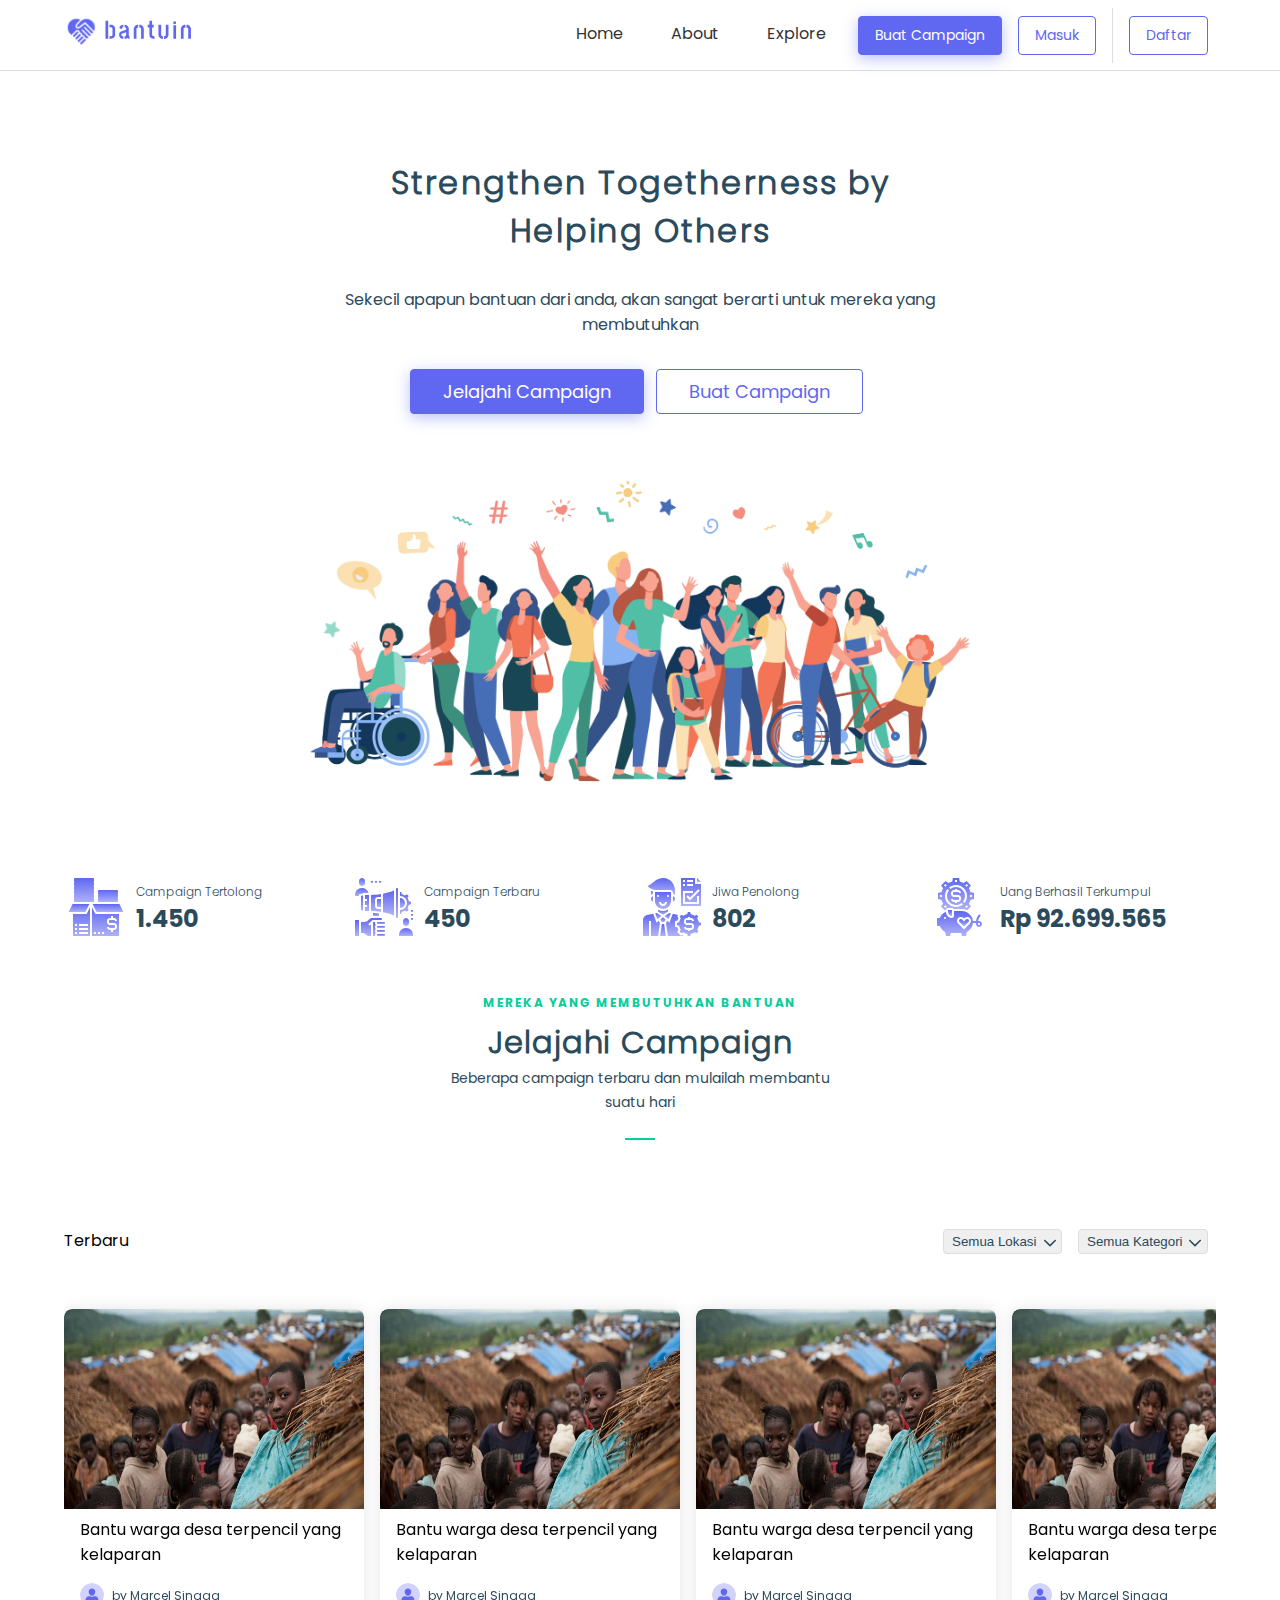
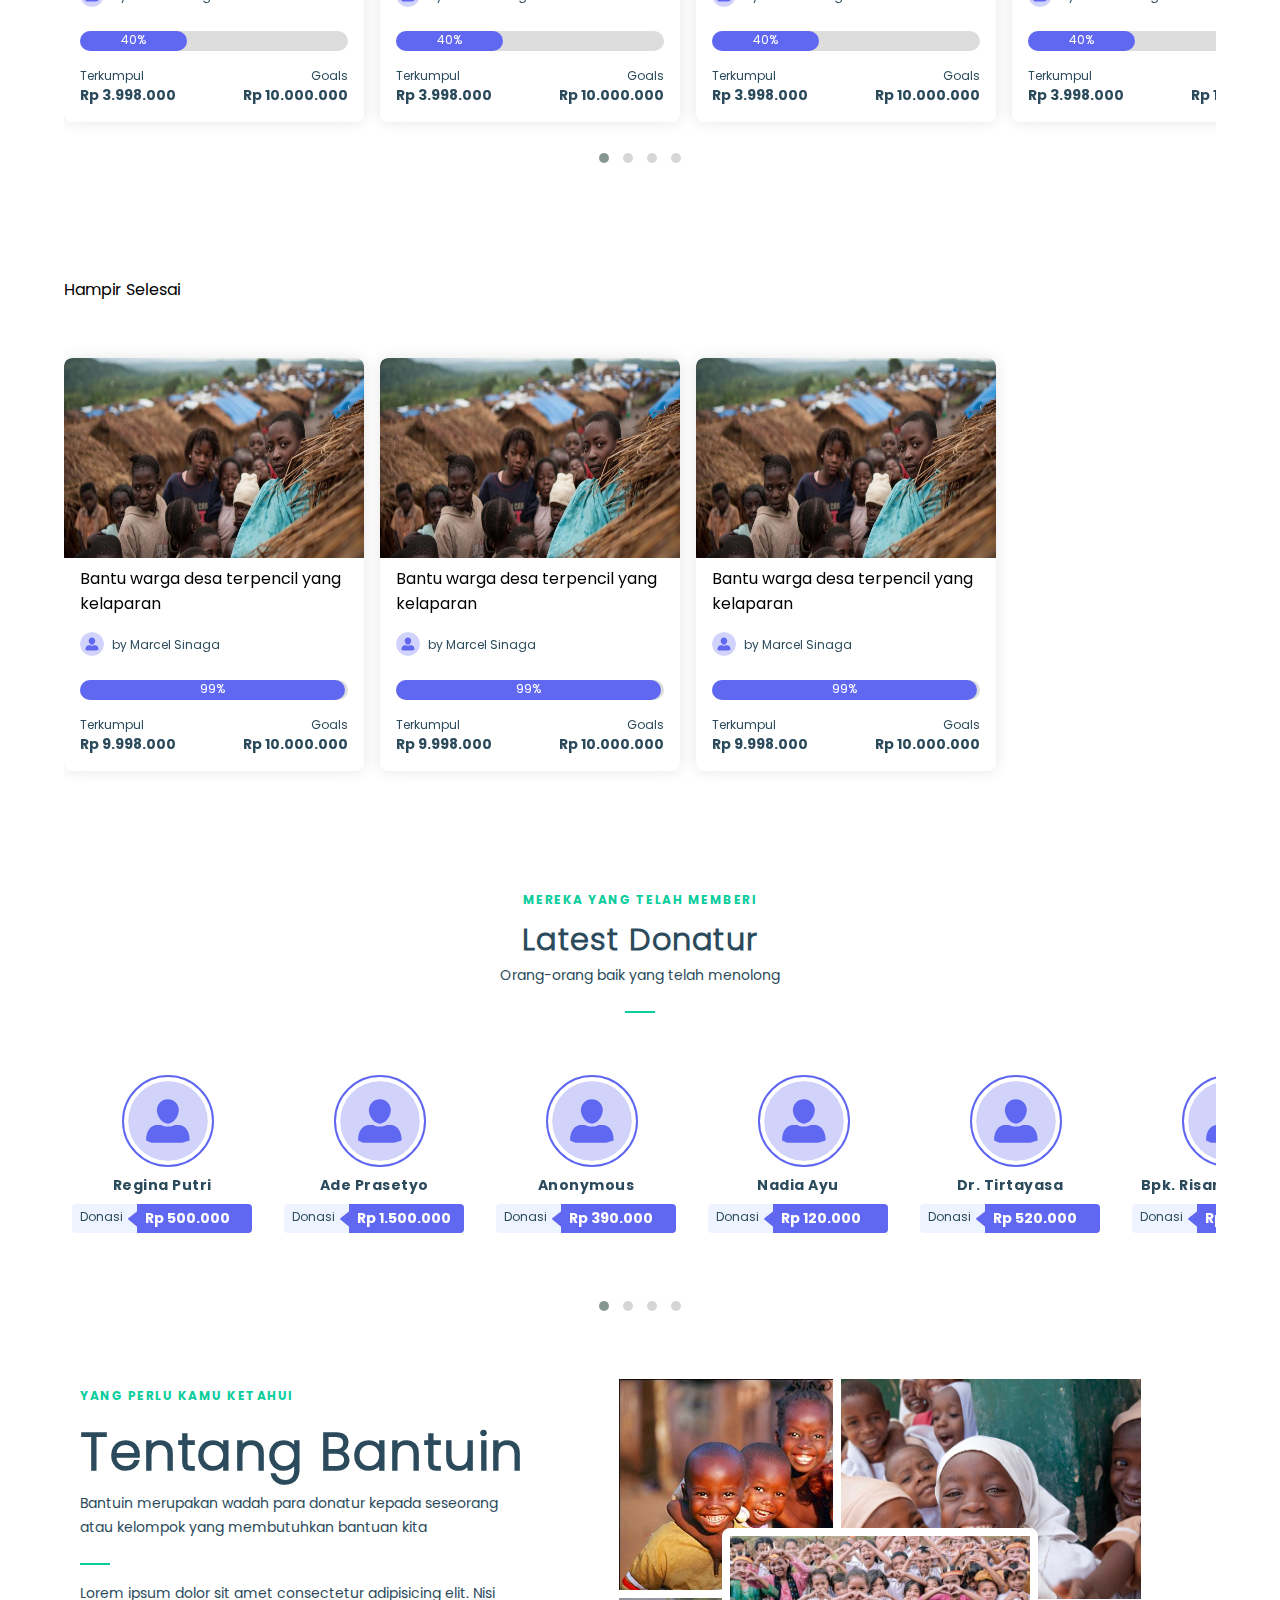
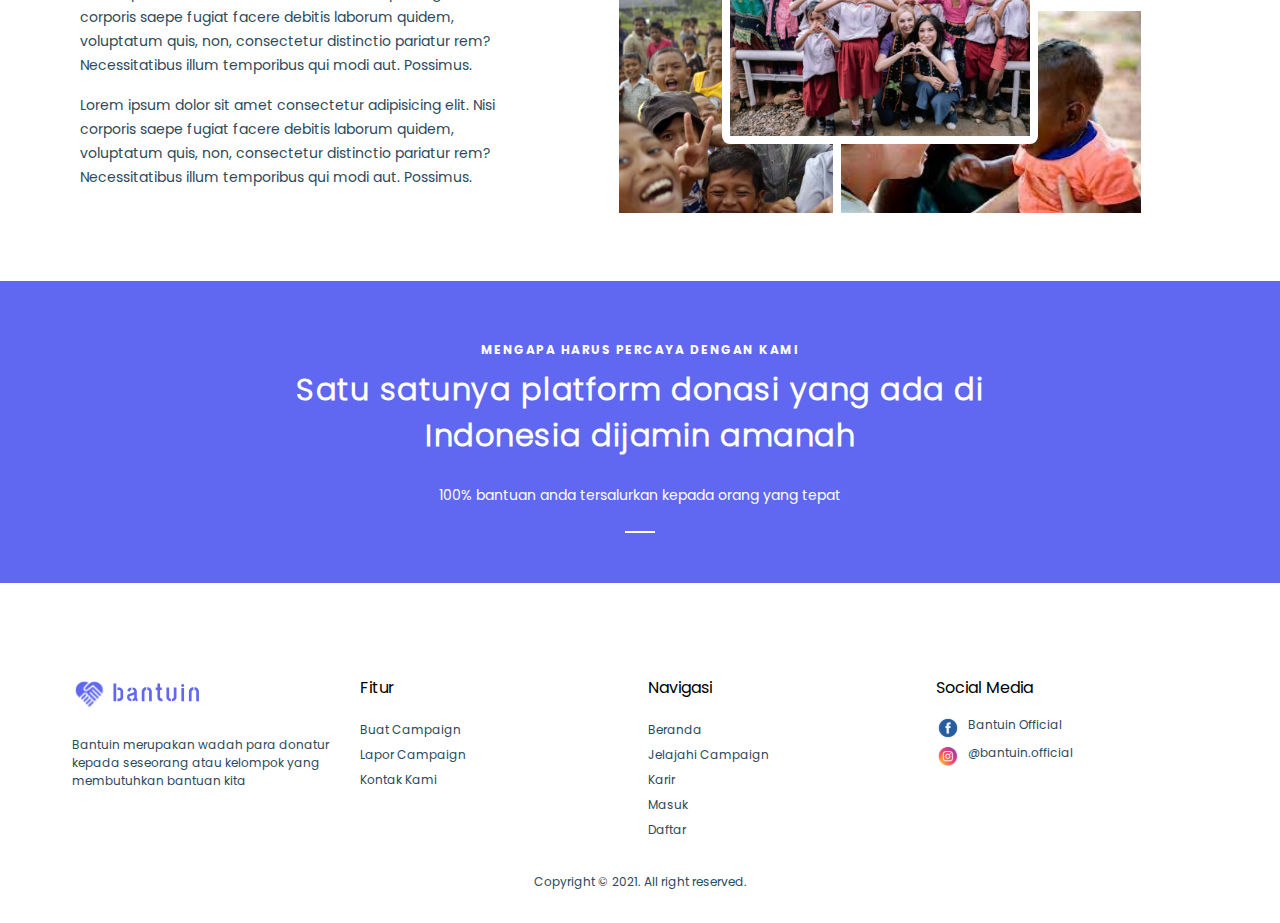
==== index.html @ 8c2826e2 "FIX(LANDING) - add section and footer" ====
<!DOCTYPE html>
<html lang="en">
  <head>
    <meta charset="UTF-8" />
    <meta http-equiv="X-UA-Compatible" content="IE=edge" />
    <meta name="viewport" content="width=device-width, initial-scale=1.0" />
    <title>Bantuin - Sejahterakan saudara kita bersama-sama</title>
    <link rel="stylesheet" href="assets/plugins/owl.carousel.min.css" />
    <link rel="stylesheet" href="assets/plugins/owl.theme.default.min.css" />
    <link rel="stylesheet/less" type="text/css" href="assets/css/global.less" />
  </head>
  <body>
    <section class="navbar" id="navbar">
      <div class="left">
        <div class="logo">
          <img src="assets/img/logoBiru.svg" />
        </div>
      </div>
      <div class="right">
        <ul>
          <li>
            <a href="#">Home</a>
          </li>
          <li>
            <a href="#">About</a>
          </li>
          <li>
            <a href="#">Explore</a>
          </li>
          <li>
            <button class="btn primary">Buat Campaign</button>
          </li>
          <li>
            <button class="btn border primary">Masuk</button>
          </li>
          <li style="border-left: 1px solid #ddd; padding-left: 16px">
            <button class="btn border primary">Daftar</button>
          </li>
        </ul>
      </div>
    </section>
    <section id="header">
      <div class="wrapInfo">
        <h2>Strengthen Togetherness by Helping Others</h2>
        <p>
          Sekecil apapun bantuan dari anda, akan sangat berarti untuk mereka
          yang membutuhkan
        </p>
        <div>
          <button class="btn primary large">
            Jelajahi Campaign
          </button>
          <button class="btn border primary large">Buat Campaign</button>
        </div>
      </div>
    </section>

    <section id="counter">
      <div class="count">
        <div class="icon">
          <img src="assets/icons/iconFunded.svg" alt="funded" />
        </div>
        <div class="text">
          <span>Campaign Tertolong</span>
          <span>1.450</span>
        </div>
      </div>
      <div class="count">
        <div class="icon">
          <img src="assets/icons/iconCampaign.svg" alt="funded" />
        </div>
        <div class="text">
          <span>Campaign Terbaru</span>
          <span>450</span>
        </div>
      </div>
      <div class="count">
        <div class="icon">
          <img src="assets/icons/iconUser.svg" alt="funded" />
        </div>
        <div class="text">
          <span>Jiwa Penolong</span>
          <span>802</span>
        </div>
      </div>
      <div class="count">
        <div class="icon">
          <img src="assets/icons/iconMoney.svg" alt="funded" />
        </div>
        <div class="text">
          <span>Uang Berhasil Terkumpul</span>
          <span>Rp 92.699.565</span>
        </div>
      </div>
    </section>

    <section class="center">
      <div class="pre-title">Mereka yang membutuhkan bantuan</div>
      <div class="title"><h3>Jelajahi Campaign</h3></div>
      <div class="desc">
        Beberapa campaign terbaru dan mulailah membantu suatu hari
      </div>
      <div class="separator"></div>
    </section>

    <section id="campaigns-terbaru" class="campaigns">
      <div class="wrap">
        <div class="title">Terbaru</div>
        <div class="filter">
          <div class="select">
            <select>
              <option value="">Semua Lokasi</option>
            </select>
          </div>
          <div class="select">
            <select>
              <option value="">Semua Kategori</option>
            </select>
          </div>
        </div>
      </div>
      <div style="padding: 32px 5%">
        <div class="owl-carousel owl-theme">
          <div class="item">
            <div class="card">
              <div class="image">
                <img src="assets/img/img1.jpg" alt="campaign" />
              </div>
              <div class="desc">
                <div class="title">
                  Bantu warga desa terpencil yang kelaparan
                </div>
              </div>
              <div class="avatar">
                <div class="image">
                  <img src="assets/img/avatar_blue.svg" alt="avatar" />
                </div>
                <div class="text">by Marcel Sinaga</div>
              </div>
              <div class="progressBar">
                <div class="filler" style="width: 40%">
                  <div class="label">40%</div>
                </div>
              </div>
              <div class="info">
                <div class="left">
                  <div class="label">Terkumpul</div>
                  <div class="count">Rp 3.998.000</div>
                </div>
                <div class="right">
                  <div class="label">Goals</div>
                  <div class="count">Rp 10.000.000</div>
                </div>
              </div>
            </div>
          </div>
          <div class="item">
            <div class="card">
              <div class="image">
                <img src="assets/img/img1.jpg" alt="campaign" />
              </div>
              <div class="desc">
                <div class="title">
                  Bantu warga desa terpencil yang kelaparan
                </div>
              </div>
              <div class="avatar">
                <div class="image">
                  <img src="assets/img/avatar_blue.svg" alt="avatar" />
                </div>
                <div class="text">by Marcel Sinaga</div>
              </div>
              <div class="progressBar">
                <div class="filler" style="width: 40%">
                  <div class="label">40%</div>
                </div>
              </div>
              <div class="info">
                <div class="left">
                  <div class="label">Terkumpul</div>
                  <div class="count">Rp 3.998.000</div>
                </div>
                <div class="right">
                  <div class="label">Goals</div>
                  <div class="count">Rp 10.000.000</div>
                </div>
              </div>
            </div>
          </div>
          <div class="item">
            <div class="card">
              <div class="image">
                <img src="assets/img/img1.jpg" alt="campaign" />
              </div>
              <div class="desc">
                <div class="title">
                  Bantu warga desa terpencil yang kelaparan
                </div>
              </div>
              <div class="avatar">
                <div class="image">
                  <img src="assets/img/avatar_blue.svg" alt="avatar" />
                </div>
                <div class="text">by Marcel Sinaga</div>
              </div>
              <div class="progressBar">
                <div class="filler" style="width: 40%">
                  <div class="label">40%</div>
                </div>
              </div>
              <div class="info">
                <div class="left">
                  <div class="label">Terkumpul</div>
                  <div class="count">Rp 3.998.000</div>
                </div>
                <div class="right">
                  <div class="label">Goals</div>
                  <div class="count">Rp 10.000.000</div>
                </div>
              </div>
            </div>
          </div>
          <div class="item">
            <div class="card">
              <div class="image">
                <img src="assets/img/img1.jpg" alt="campaign" />
              </div>
              <div class="desc">
                <div class="title">
                  Bantu warga desa terpencil yang kelaparan
                </div>
              </div>
              <div class="avatar">
                <div class="image">
                  <img src="assets/img/avatar_blue.svg" alt="avatar" />
                </div>
                <div class="text">by Marcel Sinaga</div>
              </div>
              <div class="progressBar">
                <div class="filler" style="width: 40%">
                  <div class="label">40%</div>
                </div>
              </div>
              <div class="info">
                <div class="left">
                  <div class="label">Terkumpul</div>
                  <div class="count">Rp 3.998.000</div>
                </div>
                <div class="right">
                  <div class="label">Goals</div>
                  <div class="count">Rp 10.000.000</div>
                </div>
              </div>
            </div>
          </div>
          <div class="item">
            <div class="card">
              <div class="image">
                <img src="assets/img/img1.jpg" alt="campaign" />
              </div>
              <div class="desc">
                <div class="title">
                  Bantu warga desa terpencil yang kelaparan
                </div>
              </div>
              <div class="avatar">
                <div class="image">
                  <img src="assets/img/avatar_blue.svg" alt="avatar" />
                </div>
                <div class="text">by Marcel Sinaga</div>
              </div>
              <div class="progressBar">
                <div class="filler" style="width: 40%">
                  <div class="label">40%</div>
                </div>
              </div>
              <div class="info">
                <div class="left">
                  <div class="label">Terkumpul</div>
                  <div class="count">Rp 3.998.000</div>
                </div>
                <div class="right">
                  <div class="label">Goals</div>
                  <div class="count">Rp 10.000.000</div>
                </div>
              </div>
            </div>
          </div>
          <div class="item">
            <div class="card">
              <div class="image">
                <img src="assets/img/img1.jpg" alt="campaign" />
              </div>
              <div class="desc">
                <div class="title">
                  Bantu warga desa terpencil yang kelaparan
                </div>
              </div>
              <div class="avatar">
                <div class="image">
                  <img src="assets/img/avatar_blue.svg" alt="avatar" />
                </div>
                <div class="text">by Marcel Sinaga</div>
              </div>
              <div class="progressBar">
                <div class="filler" style="width: 40%">
                  <div class="label">40%</div>
                </div>
              </div>
              <div class="info">
                <div class="left">
                  <div class="label">Terkumpul</div>
                  <div class="count">Rp 3.998.000</div>
                </div>
                <div class="right">
                  <div class="label">Goals</div>
                  <div class="count">Rp 10.000.000</div>
                </div>
              </div>
            </div>
          </div>
        </div>
      </div>
    </section>

    <section id="campaigns-hampir" class="campaigns">
      <div class="wrap">
        <div class="title">Hampir Selesai</div>
      </div>
      <div style="padding: 32px 5%">
        <div class="owl-carousel owl-theme" id="hampirSelesai">
          <div class="item">
            <div class="card">
              <div class="image">
                <img src="assets/img/img1.jpg" alt="campaign" />
              </div>
              <div class="desc">
                <div class="title">
                  Bantu warga desa terpencil yang kelaparan
                </div>
              </div>
              <div class="avatar">
                <div class="image">
                  <img src="assets/img/avatar_blue.svg" alt="avatar" />
                </div>
                <div class="text">by Marcel Sinaga</div>
              </div>
              <div class="progressBar">
                <div class="filler" style="width: 99%">
                  <div class="label">99%</div>
                </div>
              </div>
              <div class="info">
                <div class="left">
                  <div class="label">Terkumpul</div>
                  <div class="count">Rp 9.998.000</div>
                </div>
                <div class="right">
                  <div class="label">Goals</div>
                  <div class="count">Rp 10.000.000</div>
                </div>
              </div>
            </div>
          </div>
          <div class="item">
            <div class="card">
              <div class="image">
                <img src="assets/img/img1.jpg" alt="campaign" />
              </div>
              <div class="desc">
                <div class="title">
                  Bantu warga desa terpencil yang kelaparan
                </div>
              </div>
              <div class="avatar">
                <div class="image">
                  <img src="assets/img/avatar_blue.svg" alt="avatar" />
                </div>
                <div class="text">by Marcel Sinaga</div>
              </div>
              <div class="progressBar">
                <div class="filler" style="width: 99%">
                  <div class="label">99%</div>
                </div>
              </div>
              <div class="info">
                <div class="left">
                  <div class="label">Terkumpul</div>
                  <div class="count">Rp 9.998.000</div>
                </div>
                <div class="right">
                  <div class="label">Goals</div>
                  <div class="count">Rp 10.000.000</div>
                </div>
              </div>
            </div>
          </div>
          <div class="item">
            <div class="card">
              <div class="image">
                <img src="assets/img/img1.jpg" alt="campaign" />
              </div>
              <div class="desc">
                <div class="title">
                  Bantu warga desa terpencil yang kelaparan
                </div>
              </div>
              <div class="avatar">
                <div class="image">
                  <img src="assets/img/avatar_blue.svg" alt="avatar" />
                </div>
                <div class="text">by Marcel Sinaga</div>
              </div>
              <div class="progressBar">
                <div class="filler" style="width: 99%">
                  <div class="label">99%</div>
                </div>
              </div>
              <div class="info">
                <div class="left">
                  <div class="label">Terkumpul</div>
                  <div class="count">Rp 9.998.000</div>
                </div>
                <div class="right">
                  <div class="label">Goals</div>
                  <div class="count">Rp 10.000.000</div>
                </div>
              </div>
            </div>
          </div>
        </div>
      </div>
    </section>

    <section class="center">
      <div class="pre-title">Mereka yang telah memberi</div>
      <div class="title"><h3>Latest Donatur</h3></div>
      <div class="desc">Orang-orang baik yang telah menolong</div>
      <div class="separator"></div>
    </section>

    <section id="telahDonasi">
      <div class="owl-carousel owl-theme" id="donatur">
        <div class="item">
          <div class="donatur">
            <div class="avatar">
              <img src="assets/img/avatar_blue.svg" alt="donatur" class="img" />
            </div>
            <div class="name">Regina Putri</div>
            <div class="counter">
              <div class="label">Donasi</div>
              <div class="total">Rp 500.000</div>
            </div>
          </div>
        </div>
        <div class="item">
          <div class="donatur">
            <div class="avatar">
              <img src="assets/img/avatar_blue.svg" alt="donatur" class="img" />
            </div>
            <div class="name">Ade Prasetyo</div>
            <div class="counter">
              <div class="label">Donasi</div>
              <div class="total">Rp 1.500.000</div>
            </div>
          </div>
        </div>
        <div class="item">
          <div class="donatur">
            <div class="avatar">
              <img src="assets/img/avatar_blue.svg" alt="donatur" class="img" />
            </div>
            <div class="name">Anonymous</div>
            <div class="counter">
              <div class="label">Donasi</div>
              <div class="total">Rp 390.000</div>
            </div>
          </div>
        </div>
        <div class="item">
          <div class="donatur">
            <div class="avatar">
              <img src="assets/img/avatar_blue.svg" alt="donatur" class="img" />
            </div>
            <div class="name">Nadia Ayu</div>
            <div class="counter">
              <div class="label">Donasi</div>
              <div class="total">Rp 120.000</div>
            </div>
          </div>
        </div>
        <div class="item">
          <div class="donatur">
            <div class="avatar">
              <img src="assets/img/avatar_blue.svg" alt="donatur" class="img" />
            </div>
            <div class="name">Dr. Tirtayasa</div>
            <div class="counter">
              <div class="label">Donasi</div>
              <div class="total">Rp 520.000</div>
            </div>
          </div>
        </div>
        <div class="item">
          <div class="donatur">
            <div class="avatar">
              <img src="assets/img/avatar_blue.svg" alt="donatur" class="img" />
            </div>
            <div class="name">Bpk. Risar Hartawan</div>
            <div class="counter">
              <div class="label">Donasi</div>
              <div class="total">Rp 2.320.000</div>
            </div>
          </div>
        </div>
        <div class="item">
          <div class="donatur">
            <div class="avatar">
              <img src="assets/img/avatar_blue.svg" alt="donatur" class="img" />
            </div>
            <div class="name">Bpk. Joko Widodo</div>
            <div class="counter">
              <div class="label">Donasi</div>
              <div class="total">Rp 3.000.000</div>
            </div>
          </div>
        </div>
        <div class="item">
          <div class="donatur">
            <div class="avatar">
              <img src="assets/img/avatar_blue.svg" alt="donatur" class="img" />
            </div>
            <div class="name">Bpk. Prabowo</div>
            <div class="counter">
              <div class="label">Donasi</div>
              <div class="total">Rp 3.000.000</div>
            </div>
          </div>
        </div>
      </div>
    </section>

    <section id="about">
     <div class="left">
      <div class="pre-title">Yang perlu kamu ketahui</div>
      <div class="title"><h1>Tentang Bantuin</h1></div>
      <div class="desc">Bantuin merupakan wadah para donatur kepada seseorang atau kelompok yang membutuhkan bantuan kita</div>
      <div class="separator"></div>
      <p>Lorem ipsum dolor sit amet consectetur adipisicing elit. Nisi corporis saepe fugiat facere debitis laborum quidem, voluptatum quis, non, consectetur distinctio pariatur rem? Necessitatibus illum temporibus qui modi aut. Possimus.</p>
      <p>Lorem ipsum dolor sit amet consectetur adipisicing elit. Nisi corporis saepe fugiat facere debitis laborum quidem, voluptatum quis, non, consectetur distinctio pariatur rem? Necessitatibus illum temporibus qui modi aut. Possimus.</p>
     </div>
     <div class="right">
       <div class="multiImage">
         <img src="assets/img/imgHappy1.jpg" alt="terbantu" />
         <img src="assets/img/imgHappy2.jpg" alt="terbantu" />
         <img src="assets/img/imgHappy5.jpg" alt="terbantu" />
         <img src="assets/img/imgHappy4.png" alt="terbantu" />
         <img src="assets/img/imgHappy3.jpg" alt="terbantu" />
       </div>
     </div>
    </section>

    <section id="whyChooseUs" class="bgBlue">
      <div class="center">
        <div class="pre-title">Mengapa harus percaya dengan kami</div>
        <div class="title"><h3>Satu satunya platform donasi yang ada di Indonesia dijamin amanah</h3></div>
        <div class="desc">100% bantuan anda tersalurkan kepada orang yang tepat</div>
        <div class="separator"></div>
      </div>
    </section>

    <section id="footer">
      <div class="row">
        <div class="col">
          <div class="title">
            <img src="assets/img/logoBiru.svg" alt="logobantuin" />
          </div>
          <p>Bantuin merupakan wadah para donatur kepada seseorang atau kelompok yang membutuhkan bantuan kita</p>
        </div>
        <div class="col">
          <div class="title">Fitur</div>
          <ul>
            <li><a href="#">Buat Campaign</a></li>
            <li><a href="#">Lapor Campaign</a></li>
            <li><a href="#">Kontak Kami</a></li>
          </ul>
        </div>
        <div class="col">
          <div class="title">Navigasi</div>
          <ul>
            <li><a href="#">Beranda</a></li>
            <li><a href="#">Jelajahi Campaign</a></li>
            <li><a href="#">Karir</a></li>
            <li><a href="#">Masuk</a></li>
            <li><a href="#">Daftar</a></li>
          </ul>
        </div>
        <div class="col">
          <div class="title">Social Media</div>
          <div class="socialMedia">
            <img src="assets/icons/fb.svg" />
            Bantuin Official
          </div>
          <div class="socialMedia">
            <img src="assets/icons/ig.svg" />
            @bantuin.official
          </div>
        </div>
      </div>
      <div class="row">
        <div class="copyright">
          Copyright &copy; 2021. All right reserved.
        </div>
      </div>
    </section>
  </body>
  <script src="assets/plugins/jquery.js"></script>
  <script src="assets/plugins/owl.carousel.min.js"></script>
  <script src="assets/js/less.js"></script>
  <script>
    $(".owl-carousel").owlCarousel({
      loop: false,
      margin: 16,
      nav: false,
      autoWidth: true,
      responsive: {
        0: {
          items: 1,
        },
        600: {
          items: 3,
        },
        1000: {
          items: 5,
        },
      },
    });
  </script>
</html>
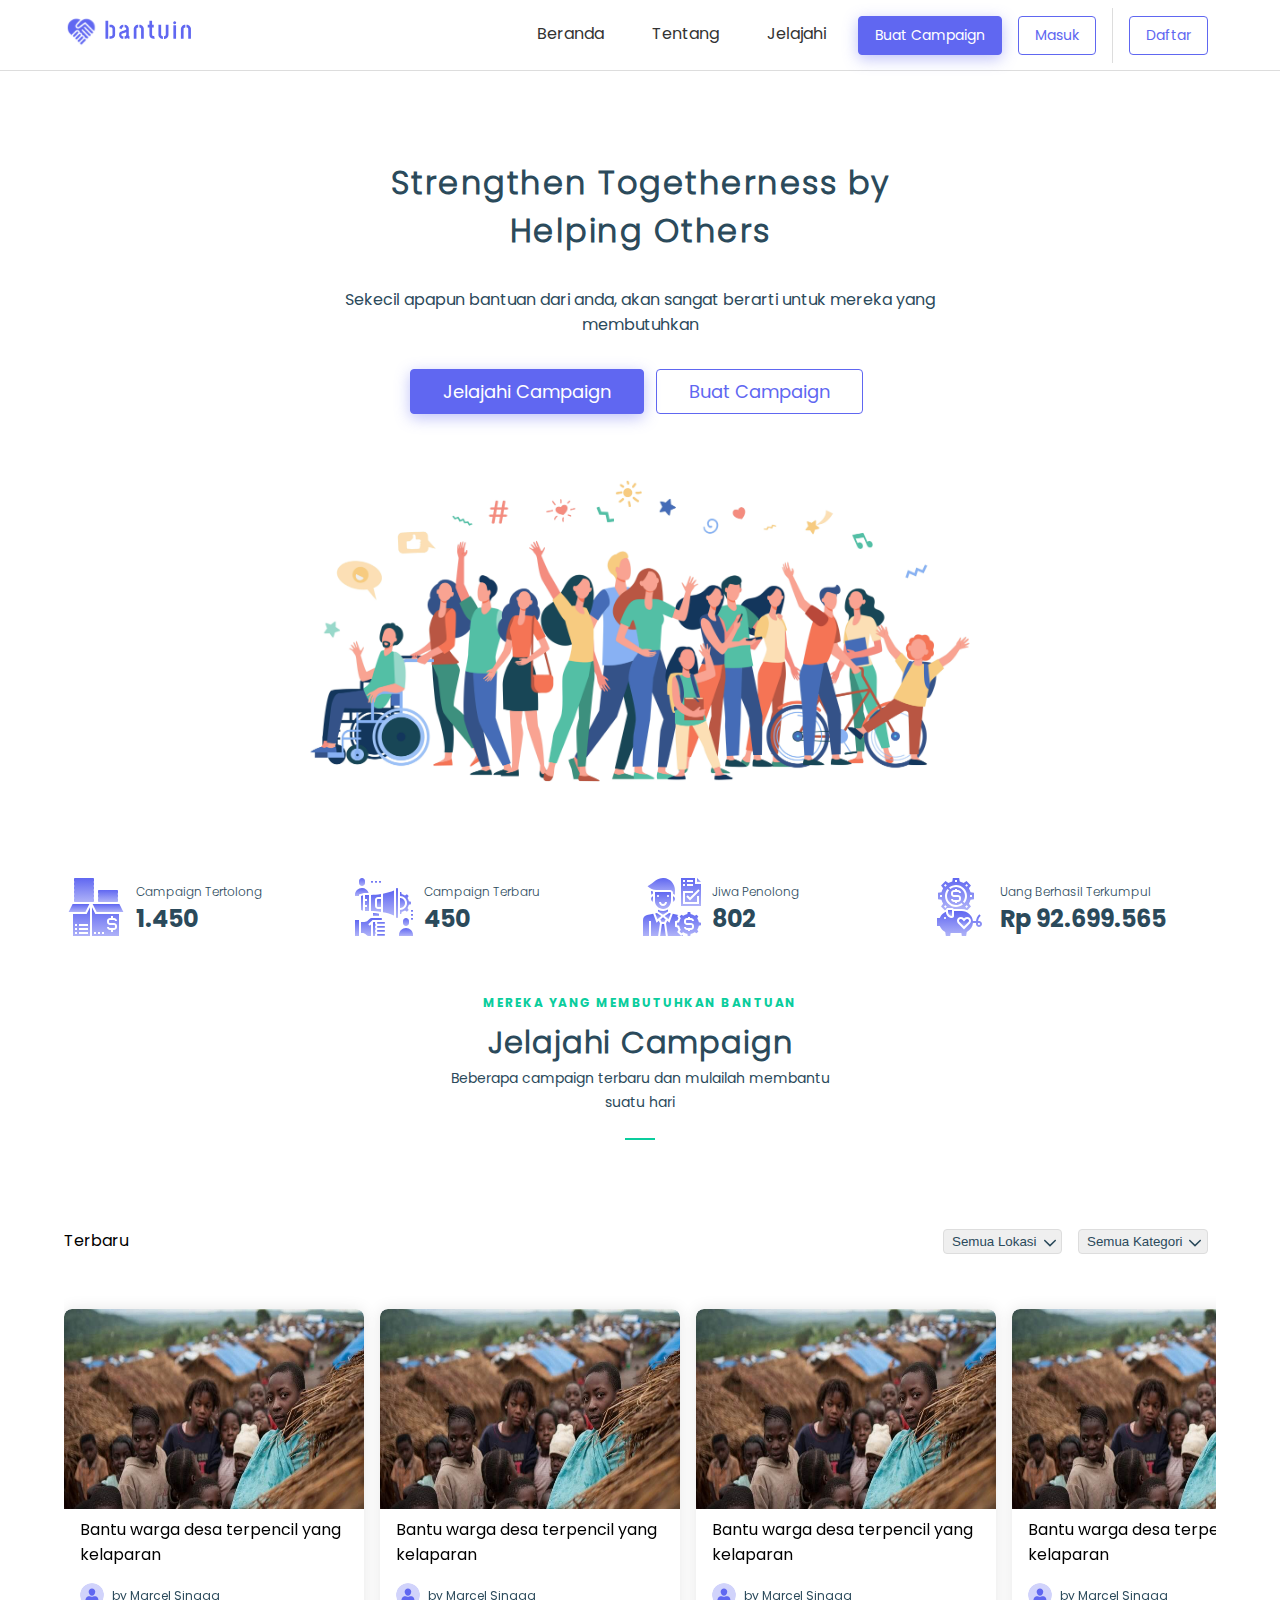
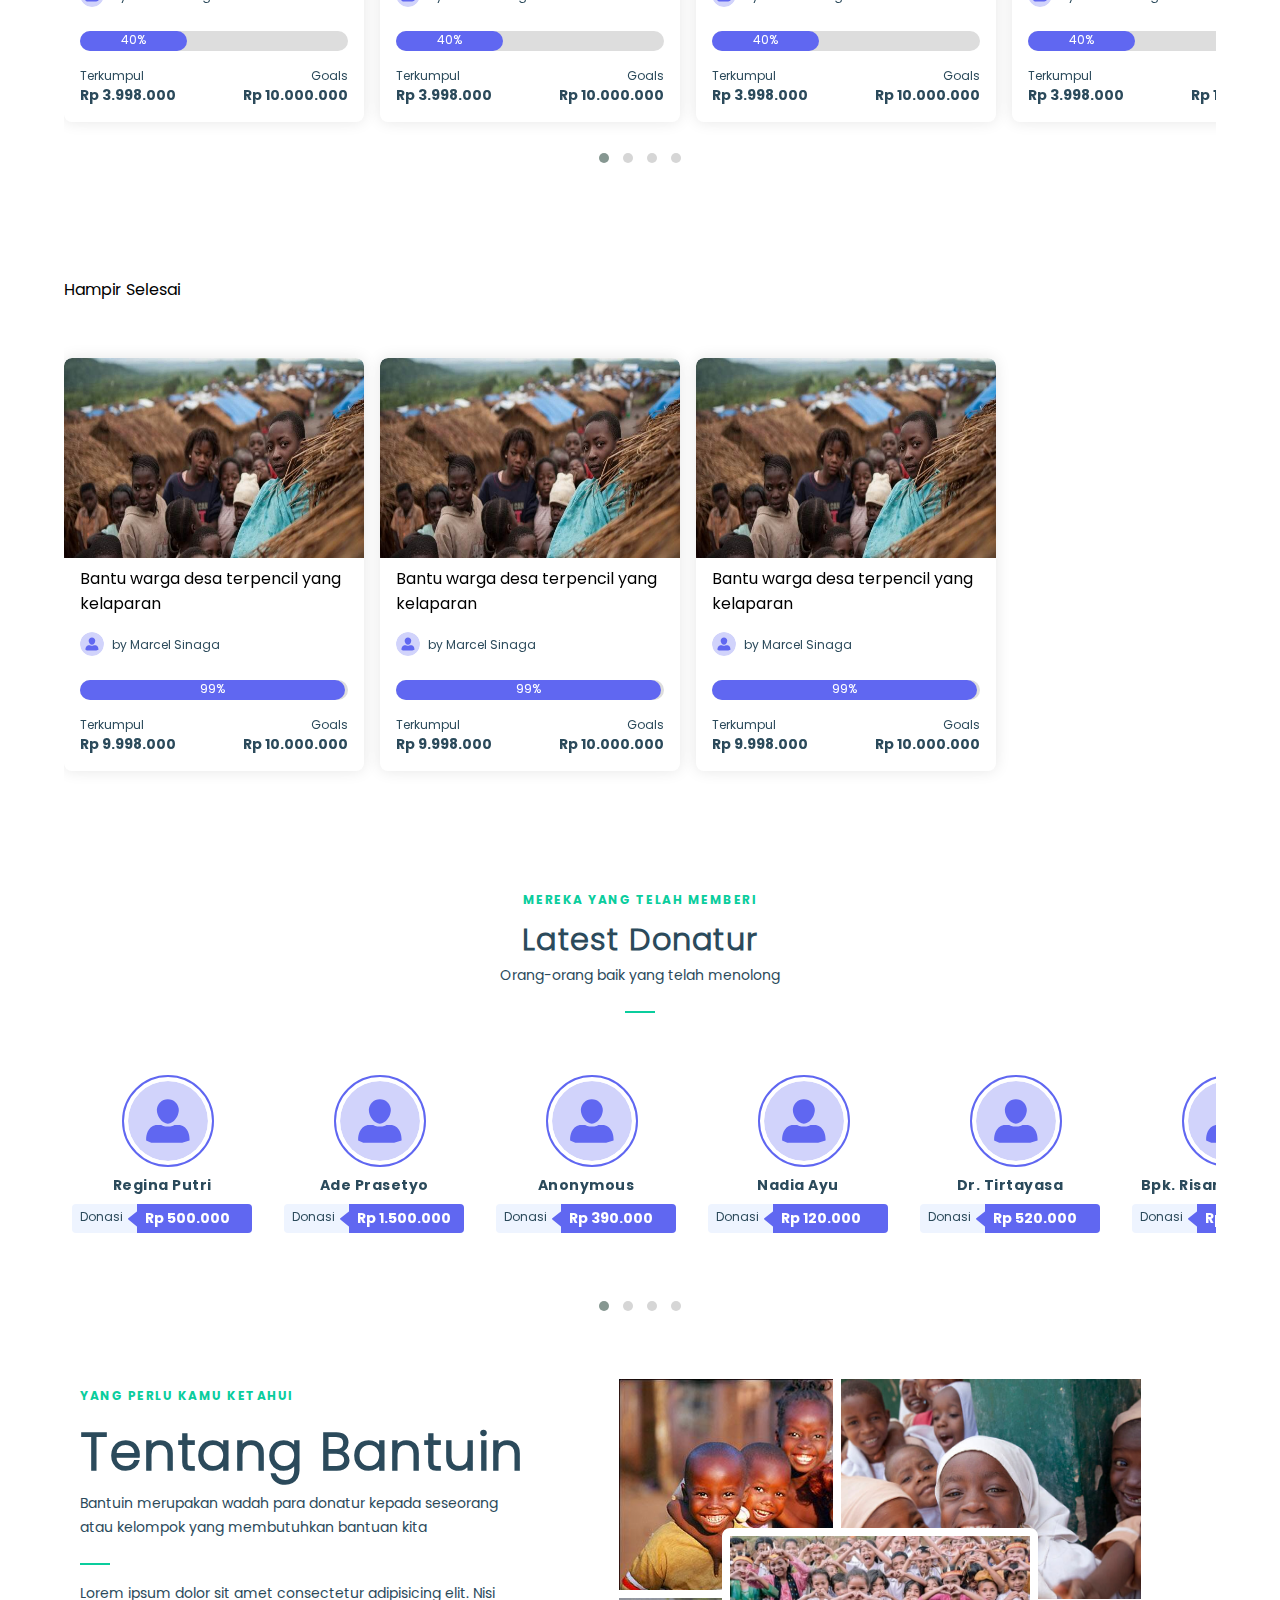
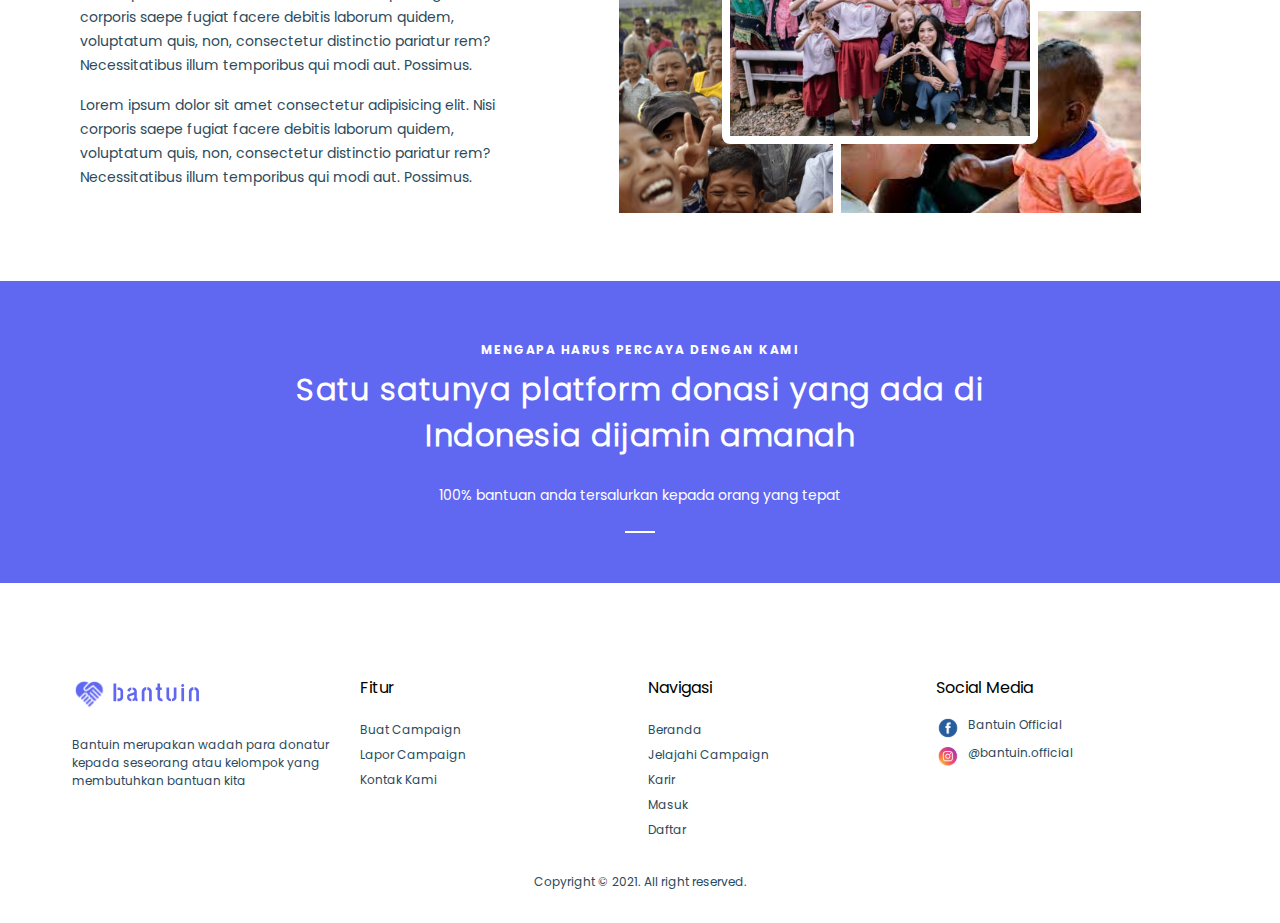
==== commit c3533eea: "FIX(LANDING) - fix code style valid html" ====
--- a/index.html
+++ b/index.html
@@ -4,620 +4,723 @@
     <meta charset="UTF-8" />
     <meta http-equiv="X-UA-Compatible" content="IE=edge" />
     <meta name="viewport" content="width=device-width, initial-scale=1.0" />
+    <link rel="icon" type="image/svg" href="/assets/icons/icon.svg" />
+    <link
+      rel="icon"
+      type="image/svg"
+      href="/assets/icons/icon.svg"
+      sizes="32x32"
+    />
+    <link
+      rel="icon"
+      type="image/svg"
+      href="/assets/icons/icon.svg"
+      sizes="180x180"
+    />
     <title>Bantuin - Sejahterakan saudara kita bersama-sama</title>
     <link rel="stylesheet" href="assets/plugins/owl.carousel.min.css" />
     <link rel="stylesheet" href="assets/plugins/owl.theme.default.min.css" />
     <link rel="stylesheet/less" type="text/css" href="assets/css/global.less" />
   </head>
   <body>
-    <section class="navbar" id="navbar">
-      <div class="left">
-        <div class="logo">
-          <img src="assets/img/logoBiru.svg" />
-        </div>
-      </div>
-      <div class="right">
-        <ul>
-          <li>
-            <a href="#">Home</a>
-          </li>
-          <li>
-            <a href="#">About</a>
-          </li>
-          <li>
-            <a href="#">Explore</a>
-          </li>
-          <li>
-            <button class="btn primary">Buat Campaign</button>
-          </li>
-          <li>
-            <button class="btn border primary">Masuk</button>
-          </li>
-          <li style="border-left: 1px solid #ddd; padding-left: 16px">
-            <button class="btn border primary">Daftar</button>
-          </li>
-        </ul>
-      </div>
-    </section>
-    <section id="header">
-      <div class="wrapInfo">
-        <h2>Strengthen Togetherness by Helping Others</h2>
-        <p>
-          Sekecil apapun bantuan dari anda, akan sangat berarti untuk mereka
-          yang membutuhkan
-        </p>
-        <div>
-          <button class="btn primary large">
-            Jelajahi Campaign
-          </button>
-          <button class="btn border primary large">Buat Campaign</button>
-        </div>
-      </div>
-    </section>
-
-    <section id="counter">
-      <div class="count">
-        <div class="icon">
-          <img src="assets/icons/iconFunded.svg" alt="funded" />
-        </div>
-        <div class="text">
-          <span>Campaign Tertolong</span>
-          <span>1.450</span>
-        </div>
-      </div>
-      <div class="count">
-        <div class="icon">
-          <img src="assets/icons/iconCampaign.svg" alt="funded" />
-        </div>
-        <div class="text">
-          <span>Campaign Terbaru</span>
-          <span>450</span>
-        </div>
-      </div>
-      <div class="count">
-        <div class="icon">
-          <img src="assets/icons/iconUser.svg" alt="funded" />
-        </div>
-        <div class="text">
-          <span>Jiwa Penolong</span>
-          <span>802</span>
-        </div>
-      </div>
-      <div class="count">
-        <div class="icon">
-          <img src="assets/icons/iconMoney.svg" alt="funded" />
-        </div>
-        <div class="text">
-          <span>Uang Berhasil Terkumpul</span>
-          <span>Rp 92.699.565</span>
-        </div>
-      </div>
-    </section>
-
-    <section class="center">
-      <div class="pre-title">Mereka yang membutuhkan bantuan</div>
-      <div class="title"><h3>Jelajahi Campaign</h3></div>
-      <div class="desc">
-        Beberapa campaign terbaru dan mulailah membantu suatu hari
-      </div>
-      <div class="separator"></div>
-    </section>
-
-    <section id="campaigns-terbaru" class="campaigns">
-      <div class="wrap">
-        <div class="title">Terbaru</div>
-        <div class="filter">
-          <div class="select">
-            <select>
-              <option value="">Semua Lokasi</option>
-            </select>
-          </div>
-          <div class="select">
-            <select>
-              <option value="">Semua Kategori</option>
-            </select>
-          </div>
-        </div>
-      </div>
-      <div style="padding: 32px 5%">
-        <div class="owl-carousel owl-theme">
+    <div role="main">
+      <section class="navbar" id="navbar">
+        <div class="left">
+          <div class="logo">
+            <img src="assets/img/logoBiru.svg" />
+          </div>
+        </div>
+        <div class="right">
+          <ul>
+            <li>
+              <a href="#" id="linkToHome">Beranda</a>
+            </li>
+            <li>
+              <a href="#" id="linkToAbout">Tentang</a>
+            </li>
+            <li>
+              <a href="#" id="linkToExplore">Jelajahi</a>
+            </li>
+            <li>
+              <button class="btn primary">Buat Campaign</button>
+            </li>
+            <li>
+              <button class="btn border primary">Masuk</button>
+            </li>
+            <li class="daftar">
+              <button class="btn border primary">Daftar</button>
+            </li>
+          </ul>
+        </div>
+      </section>
+      <section id="header">
+        <div class="wrapInfo">
+          <h2>Strengthen Togetherness by Helping Others</h2>
+          <p>
+            Sekecil apapun bantuan dari anda, akan sangat berarti untuk mereka
+            yang membutuhkan
+          </p>
+          <div>
+            <button class="btn primary large">Jelajahi Campaign</button>
+            <button class="btn border primary large">Buat Campaign</button>
+          </div>
+        </div>
+      </section>
+
+      <section id="counter">
+        <div class="count">
+          <div class="icon">
+            <img src="assets/icons/iconFunded.svg" alt="funded" />
+          </div>
+          <div class="text">
+            <span>Campaign Tertolong</span>
+            <span>1.450</span>
+          </div>
+        </div>
+        <div class="count">
+          <div class="icon">
+            <img src="assets/icons/iconCampaign.svg" alt="funded" />
+          </div>
+          <div class="text">
+            <span>Campaign Terbaru</span>
+            <span>450</span>
+          </div>
+        </div>
+        <div class="count">
+          <div class="icon">
+            <img src="assets/icons/iconUser.svg" alt="funded" />
+          </div>
+          <div class="text">
+            <span>Jiwa Penolong</span>
+            <span>802</span>
+          </div>
+        </div>
+        <div class="count">
+          <div class="icon">
+            <img src="assets/icons/iconMoney.svg" alt="funded" />
+          </div>
+          <div class="text">
+            <span>Uang Berhasil Terkumpul</span>
+            <span>Rp 92.699.565</span>
+          </div>
+        </div>
+      </section>
+
+      <section class="center" id="exploreCampaign">
+        <div class="pre-title">Mereka yang membutuhkan bantuan</div>
+        <div class="title"><h3>Jelajahi Campaign</h3></div>
+        <div class="desc">
+          Beberapa campaign terbaru dan mulailah membantu suatu hari
+        </div>
+        <div class="separator"></div>
+      </section>
+
+      <section id="campaigns-terbaru" class="campaigns">
+        <div class="wrap">
+          <div class="title">Terbaru</div>
+          <div class="filter">
+            <div class="select">
+              <select>
+                <option value="">Semua Lokasi</option>
+              </select>
+            </div>
+            <div class="select">
+              <select>
+                <option value="">Semua Kategori</option>
+              </select>
+            </div>
+          </div>
+        </div>
+        <div class="wrapCarousel">
+          <div class="owl-carousel owl-theme">
+            <div class="item">
+              <div class="card">
+                <div class="image">
+                  <img src="assets/img/img1.jpg" alt="campaign" />
+                </div>
+                <div class="desc">
+                  <div class="title">
+                    Bantu warga desa terpencil yang kelaparan
+                  </div>
+                </div>
+                <div class="avatar">
+                  <div class="image">
+                    <img src="assets/img/avatar_blue.svg" alt="avatar" />
+                  </div>
+                  <div class="text">by Marcel Sinaga</div>
+                </div>
+                <div class="progressBar">
+                  <div class="filler" style="width: 40%">
+                    <div class="label">40%</div>
+                  </div>
+                </div>
+                <div class="info">
+                  <div class="left">
+                    <div class="label">Terkumpul</div>
+                    <div class="count">Rp 3.998.000</div>
+                  </div>
+                  <div class="right">
+                    <div class="label">Goals</div>
+                    <div class="count">Rp 10.000.000</div>
+                  </div>
+                </div>
+              </div>
+            </div>
+            <div class="item">
+              <div class="card">
+                <div class="image">
+                  <img src="assets/img/img1.jpg" alt="campaign" />
+                </div>
+                <div class="desc">
+                  <div class="title">
+                    Bantu warga desa terpencil yang kelaparan
+                  </div>
+                </div>
+                <div class="avatar">
+                  <div class="image">
+                    <img src="assets/img/avatar_blue.svg" alt="avatar" />
+                  </div>
+                  <div class="text">by Marcel Sinaga</div>
+                </div>
+                <div class="progressBar">
+                  <div class="filler" style="width: 40%">
+                    <div class="label">40%</div>
+                  </div>
+                </div>
+                <div class="info">
+                  <div class="left">
+                    <div class="label">Terkumpul</div>
+                    <div class="count">Rp 3.998.000</div>
+                  </div>
+                  <div class="right">
+                    <div class="label">Goals</div>
+                    <div class="count">Rp 10.000.000</div>
+                  </div>
+                </div>
+              </div>
+            </div>
+            <div class="item">
+              <div class="card">
+                <div class="image">
+                  <img src="assets/img/img1.jpg" alt="campaign" />
+                </div>
+                <div class="desc">
+                  <div class="title">
+                    Bantu warga desa terpencil yang kelaparan
+                  </div>
+                </div>
+                <div class="avatar">
+                  <div class="image">
+                    <img src="assets/img/avatar_blue.svg" alt="avatar" />
+                  </div>
+                  <div class="text">by Marcel Sinaga</div>
+                </div>
+                <div class="progressBar">
+                  <div class="filler" style="width: 40%">
+                    <div class="label">40%</div>
+                  </div>
+                </div>
+                <div class="info">
+                  <div class="left">
+                    <div class="label">Terkumpul</div>
+                    <div class="count">Rp 3.998.000</div>
+                  </div>
+                  <div class="right">
+                    <div class="label">Goals</div>
+                    <div class="count">Rp 10.000.000</div>
+                  </div>
+                </div>
+              </div>
+            </div>
+            <div class="item">
+              <div class="card">
+                <div class="image">
+                  <img src="assets/img/img1.jpg" alt="campaign" />
+                </div>
+                <div class="desc">
+                  <div class="title">
+                    Bantu warga desa terpencil yang kelaparan
+                  </div>
+                </div>
+                <div class="avatar">
+                  <div class="image">
+                    <img src="assets/img/avatar_blue.svg" alt="avatar" />
+                  </div>
+                  <div class="text">by Marcel Sinaga</div>
+                </div>
+                <div class="progressBar">
+                  <div class="filler" style="width: 40%">
+                    <div class="label">40%</div>
+                  </div>
+                </div>
+                <div class="info">
+                  <div class="left">
+                    <div class="label">Terkumpul</div>
+                    <div class="count">Rp 3.998.000</div>
+                  </div>
+                  <div class="right">
+                    <div class="label">Goals</div>
+                    <div class="count">Rp 10.000.000</div>
+                  </div>
+                </div>
+              </div>
+            </div>
+            <div class="item">
+              <div class="card">
+                <div class="image">
+                  <img src="assets/img/img1.jpg" alt="campaign" />
+                </div>
+                <div class="desc">
+                  <div class="title">
+                    Bantu warga desa terpencil yang kelaparan
+                  </div>
+                </div>
+                <div class="avatar">
+                  <div class="image">
+                    <img src="assets/img/avatar_blue.svg" alt="avatar" />
+                  </div>
+                  <div class="text">by Marcel Sinaga</div>
+                </div>
+                <div class="progressBar">
+                  <div class="filler" style="width: 40%">
+                    <div class="label">40%</div>
+                  </div>
+                </div>
+                <div class="info">
+                  <div class="left">
+                    <div class="label">Terkumpul</div>
+                    <div class="count">Rp 3.998.000</div>
+                  </div>
+                  <div class="right">
+                    <div class="label">Goals</div>
+                    <div class="count">Rp 10.000.000</div>
+                  </div>
+                </div>
+              </div>
+            </div>
+            <div class="item">
+              <div class="card">
+                <div class="image">
+                  <img src="assets/img/img1.jpg" alt="campaign" />
+                </div>
+                <div class="desc">
+                  <div class="title">
+                    Bantu warga desa terpencil yang kelaparan
+                  </div>
+                </div>
+                <div class="avatar">
+                  <div class="image">
+                    <img src="assets/img/avatar_blue.svg" alt="avatar" />
+                  </div>
+                  <div class="text">by Marcel Sinaga</div>
+                </div>
+                <div class="progressBar">
+                  <div class="filler" style="width: 40%">
+                    <div class="label">40%</div>
+                  </div>
+                </div>
+                <div class="info">
+                  <div class="left">
+                    <div class="label">Terkumpul</div>
+                    <div class="count">Rp 3.998.000</div>
+                  </div>
+                  <div class="right">
+                    <div class="label">Goals</div>
+                    <div class="count">Rp 10.000.000</div>
+                  </div>
+                </div>
+              </div>
+            </div>
+          </div>
+        </div>
+      </section>
+
+      <section id="campaigns-hampir" class="campaigns">
+        <div class="wrap">
+          <div class="title">Hampir Selesai</div>
+        </div>
+        <div class="wrapCarousel">
+          <div class="owl-carousel owl-theme" id="hampirSelesai">
+            <div class="item">
+              <div class="card">
+                <div class="image">
+                  <img src="assets/img/img1.jpg" alt="campaign" />
+                </div>
+                <div class="desc">
+                  <div class="title">
+                    Bantu warga desa terpencil yang kelaparan
+                  </div>
+                </div>
+                <div class="avatar">
+                  <div class="image">
+                    <img src="assets/img/avatar_blue.svg" alt="avatar" />
+                  </div>
+                  <div class="text">by Marcel Sinaga</div>
+                </div>
+                <div class="progressBar">
+                  <div class="filler" style="width: 99%">
+                    <div class="label">99%</div>
+                  </div>
+                </div>
+                <div class="info">
+                  <div class="left">
+                    <div class="label">Terkumpul</div>
+                    <div class="count">Rp 9.998.000</div>
+                  </div>
+                  <div class="right">
+                    <div class="label">Goals</div>
+                    <div class="count">Rp 10.000.000</div>
+                  </div>
+                </div>
+              </div>
+            </div>
+            <div class="item">
+              <div class="card">
+                <div class="image">
+                  <img src="assets/img/img1.jpg" alt="campaign" />
+                </div>
+                <div class="desc">
+                  <div class="title">
+                    Bantu warga desa terpencil yang kelaparan
+                  </div>
+                </div>
+                <div class="avatar">
+                  <div class="image">
+                    <img src="assets/img/avatar_blue.svg" alt="avatar" />
+                  </div>
+                  <div class="text">by Marcel Sinaga</div>
+                </div>
+                <div class="progressBar">
+                  <div class="filler" style="width: 99%">
+                    <div class="label">99%</div>
+                  </div>
+                </div>
+                <div class="info">
+                  <div class="left">
+                    <div class="label">Terkumpul</div>
+                    <div class="count">Rp 9.998.000</div>
+                  </div>
+                  <div class="right">
+                    <div class="label">Goals</div>
+                    <div class="count">Rp 10.000.000</div>
+                  </div>
+                </div>
+              </div>
+            </div>
+            <div class="item">
+              <div class="card">
+                <div class="image">
+                  <img src="assets/img/img1.jpg" alt="campaign" />
+                </div>
+                <div class="desc">
+                  <div class="title">
+                    Bantu warga desa terpencil yang kelaparan
+                  </div>
+                </div>
+                <div class="avatar">
+                  <div class="image">
+                    <img src="assets/img/avatar_blue.svg" alt="avatar" />
+                  </div>
+                  <div class="text">by Marcel Sinaga</div>
+                </div>
+                <div class="progressBar">
+                  <div class="filler" style="width: 99%">
+                    <div class="label">99%</div>
+                  </div>
+                </div>
+                <div class="info">
+                  <div class="left">
+                    <div class="label">Terkumpul</div>
+                    <div class="count">Rp 9.998.000</div>
+                  </div>
+                  <div class="right">
+                    <div class="label">Goals</div>
+                    <div class="count">Rp 10.000.000</div>
+                  </div>
+                </div>
+              </div>
+            </div>
+          </div>
+        </div>
+      </section>
+
+      <section class="center">
+        <div class="pre-title">Mereka yang telah memberi</div>
+        <div class="title"><h3>Latest Donatur</h3></div>
+        <div class="desc">Orang-orang baik yang telah menolong</div>
+        <div class="separator"></div>
+      </section>
+
+      <section id="telahDonasi">
+        <div class="owl-carousel owl-theme" id="donatur">
           <div class="item">
-            <div class="card">
-              <div class="image">
-                <img src="assets/img/img1.jpg" alt="campaign" />
-              </div>
-              <div class="desc">
-                <div class="title">
-                  Bantu warga desa terpencil yang kelaparan
-                </div>
-              </div>
+            <div class="donatur">
               <div class="avatar">
-                <div class="image">
-                  <img src="assets/img/avatar_blue.svg" alt="avatar" />
-                </div>
-                <div class="text">by Marcel Sinaga</div>
-              </div>
-              <div class="progressBar">
-                <div class="filler" style="width: 40%">
-                  <div class="label">40%</div>
-                </div>
-              </div>
-              <div class="info">
-                <div class="left">
-                  <div class="label">Terkumpul</div>
-                  <div class="count">Rp 3.998.000</div>
-                </div>
-                <div class="right">
-                  <div class="label">Goals</div>
-                  <div class="count">Rp 10.000.000</div>
-                </div>
+                <img
+                  src="assets/img/avatar_blue.svg"
+                  alt="donatur"
+                  class="img"
+                />
+              </div>
+              <div class="name">Regina Putri</div>
+              <div class="counter">
+                <div class="label">Donasi</div>
+                <div class="total">Rp 500.000</div>
               </div>
             </div>
           </div>
           <div class="item">
-            <div class="card">
-              <div class="image">
-                <img src="assets/img/img1.jpg" alt="campaign" />
-              </div>
-              <div class="desc">
-                <div class="title">
-                  Bantu warga desa terpencil yang kelaparan
-                </div>
-              </div>
+            <div class="donatur">
               <div class="avatar">
-                <div class="image">
-                  <img src="assets/img/avatar_blue.svg" alt="avatar" />
-                </div>
-                <div class="text">by Marcel Sinaga</div>
-              </div>
-              <div class="progressBar">
-                <div class="filler" style="width: 40%">
-                  <div class="label">40%</div>
-                </div>
-              </div>
-              <div class="info">
-                <div class="left">
-                  <div class="label">Terkumpul</div>
-                  <div class="count">Rp 3.998.000</div>
-                </div>
-                <div class="right">
-                  <div class="label">Goals</div>
-                  <div class="count">Rp 10.000.000</div>
-                </div>
+                <img
+                  src="assets/img/avatar_blue.svg"
+                  alt="donatur"
+                  class="img"
+                />
+              </div>
+              <div class="name">Ade Prasetyo</div>
+              <div class="counter">
+                <div class="label">Donasi</div>
+                <div class="total">Rp 1.500.000</div>
               </div>
             </div>
           </div>
           <div class="item">
-            <div class="card">
-              <div class="image">
-                <img src="assets/img/img1.jpg" alt="campaign" />
-              </div>
-              <div class="desc">
-                <div class="title">
-                  Bantu warga desa terpencil yang kelaparan
-                </div>
-              </div>
+            <div class="donatur">
               <div class="avatar">
-                <div class="image">
-                  <img src="assets/img/avatar_blue.svg" alt="avatar" />
-                </div>
-                <div class="text">by Marcel Sinaga</div>
-              </div>
-              <div class="progressBar">
-                <div class="filler" style="width: 40%">
-                  <div class="label">40%</div>
-                </div>
-              </div>
-              <div class="info">
-                <div class="left">
-                  <div class="label">Terkumpul</div>
-                  <div class="count">Rp 3.998.000</div>
-                </div>
-                <div class="right">
-                  <div class="label">Goals</div>
-                  <div class="count">Rp 10.000.000</div>
-                </div>
+                <img
+                  src="assets/img/avatar_blue.svg"
+                  alt="donatur"
+                  class="img"
+                />
+              </div>
+              <div class="name">Anonymous</div>
+              <div class="counter">
+                <div class="label">Donasi</div>
+                <div class="total">Rp 390.000</div>
               </div>
             </div>
           </div>
           <div class="item">
-            <div class="card">
-              <div class="image">
-                <img src="assets/img/img1.jpg" alt="campaign" />
-              </div>
-              <div class="desc">
-                <div class="title">
-                  Bantu warga desa terpencil yang kelaparan
-                </div>
-              </div>
+            <div class="donatur">
               <div class="avatar">
-                <div class="image">
-                  <img src="assets/img/avatar_blue.svg" alt="avatar" />
-                </div>
-                <div class="text">by Marcel Sinaga</div>
-              </div>
-              <div class="progressBar">
-                <div class="filler" style="width: 40%">
-                  <div class="label">40%</div>
-                </div>
-              </div>
-              <div class="info">
-                <div class="left">
-                  <div class="label">Terkumpul</div>
-                  <div class="count">Rp 3.998.000</div>
-                </div>
-                <div class="right">
-                  <div class="label">Goals</div>
-                  <div class="count">Rp 10.000.000</div>
-                </div>
+                <img
+                  src="assets/img/avatar_blue.svg"
+                  alt="donatur"
+                  class="img"
+                />
+              </div>
+              <div class="name">Nadia Ayu</div>
+              <div class="counter">
+                <div class="label">Donasi</div>
+                <div class="total">Rp 120.000</div>
               </div>
             </div>
           </div>
           <div class="item">
-            <div class="card">
-              <div class="image">
-                <img src="assets/img/img1.jpg" alt="campaign" />
-              </div>
-              <div class="desc">
-                <div class="title">
-                  Bantu warga desa terpencil yang kelaparan
-                </div>
-              </div>
+            <div class="donatur">
               <div class="avatar">
-                <div class="image">
-                  <img src="assets/img/avatar_blue.svg" alt="avatar" />
-                </div>
-                <div class="text">by Marcel Sinaga</div>
-              </div>
-              <div class="progressBar">
-                <div class="filler" style="width: 40%">
-                  <div class="label">40%</div>
-                </div>
-              </div>
-              <div class="info">
-                <div class="left">
-                  <div class="label">Terkumpul</div>
-                  <div class="count">Rp 3.998.000</div>
-                </div>
-                <div class="right">
-                  <div class="label">Goals</div>
-                  <div class="count">Rp 10.000.000</div>
-                </div>
+                <img
+                  src="assets/img/avatar_blue.svg"
+                  alt="donatur"
+                  class="img"
+                />
+              </div>
+              <div class="name">Dr. Tirtayasa</div>
+              <div class="counter">
+                <div class="label">Donasi</div>
+                <div class="total">Rp 520.000</div>
               </div>
             </div>
           </div>
           <div class="item">
-            <div class="card">
-              <div class="image">
-                <img src="assets/img/img1.jpg" alt="campaign" />
-              </div>
-              <div class="desc">
-                <div class="title">
-                  Bantu warga desa terpencil yang kelaparan
-                </div>
-              </div>
+            <div class="donatur">
               <div class="avatar">
-                <div class="image">
-                  <img src="assets/img/avatar_blue.svg" alt="avatar" />
-                </div>
-                <div class="text">by Marcel Sinaga</div>
-              </div>
-              <div class="progressBar">
-                <div class="filler" style="width: 40%">
-                  <div class="label">40%</div>
-                </div>
-              </div>
-              <div class="info">
-                <div class="left">
-                  <div class="label">Terkumpul</div>
-                  <div class="count">Rp 3.998.000</div>
-                </div>
-                <div class="right">
-                  <div class="label">Goals</div>
-                  <div class="count">Rp 10.000.000</div>
-                </div>
-              </div>
-            </div>
-          </div>
-        </div>
-      </div>
-    </section>
-
-    <section id="campaigns-hampir" class="campaigns">
-      <div class="wrap">
-        <div class="title">Hampir Selesai</div>
-      </div>
-      <div style="padding: 32px 5%">
-        <div class="owl-carousel owl-theme" id="hampirSelesai">
+                <img
+                  src="assets/img/avatar_blue.svg"
+                  alt="donatur"
+                  class="img"
+                />
+              </div>
+              <div class="name">Bpk. Risar Hartawan</div>
+              <div class="counter">
+                <div class="label">Donasi</div>
+                <div class="total">Rp 2.320.000</div>
+              </div>
+            </div>
+          </div>
           <div class="item">
-            <div class="card">
-              <div class="image">
-                <img src="assets/img/img1.jpg" alt="campaign" />
-              </div>
-              <div class="desc">
-                <div class="title">
-                  Bantu warga desa terpencil yang kelaparan
-                </div>
-              </div>
+            <div class="donatur">
               <div class="avatar">
-                <div class="image">
-                  <img src="assets/img/avatar_blue.svg" alt="avatar" />
-                </div>
-                <div class="text">by Marcel Sinaga</div>
-              </div>
-              <div class="progressBar">
-                <div class="filler" style="width: 99%">
-                  <div class="label">99%</div>
-                </div>
-              </div>
-              <div class="info">
-                <div class="left">
-                  <div class="label">Terkumpul</div>
-                  <div class="count">Rp 9.998.000</div>
-                </div>
-                <div class="right">
-                  <div class="label">Goals</div>
-                  <div class="count">Rp 10.000.000</div>
-                </div>
+                <img
+                  src="assets/img/avatar_blue.svg"
+                  alt="donatur"
+                  class="img"
+                />
+              </div>
+              <div class="name">Bpk. Joko Widodo</div>
+              <div class="counter">
+                <div class="label">Donasi</div>
+                <div class="total">Rp 3.000.000</div>
               </div>
             </div>
           </div>
           <div class="item">
-            <div class="card">
-              <div class="image">
-                <img src="assets/img/img1.jpg" alt="campaign" />
-              </div>
-              <div class="desc">
-                <div class="title">
-                  Bantu warga desa terpencil yang kelaparan
-                </div>
-              </div>
+            <div class="donatur">
               <div class="avatar">
-                <div class="image">
-                  <img src="assets/img/avatar_blue.svg" alt="avatar" />
-                </div>
-                <div class="text">by Marcel Sinaga</div>
-              </div>
-              <div class="progressBar">
-                <div class="filler" style="width: 99%">
-                  <div class="label">99%</div>
-                </div>
-              </div>
-              <div class="info">
-                <div class="left">
-                  <div class="label">Terkumpul</div>
-                  <div class="count">Rp 9.998.000</div>
-                </div>
-                <div class="right">
-                  <div class="label">Goals</div>
-                  <div class="count">Rp 10.000.000</div>
-                </div>
-              </div>
-            </div>
-          </div>
-          <div class="item">
-            <div class="card">
-              <div class="image">
-                <img src="assets/img/img1.jpg" alt="campaign" />
-              </div>
-              <div class="desc">
-                <div class="title">
-                  Bantu warga desa terpencil yang kelaparan
-                </div>
-              </div>
-              <div class="avatar">
-                <div class="image">
-                  <img src="assets/img/avatar_blue.svg" alt="avatar" />
-                </div>
-                <div class="text">by Marcel Sinaga</div>
-              </div>
-              <div class="progressBar">
-                <div class="filler" style="width: 99%">
-                  <div class="label">99%</div>
-                </div>
-              </div>
-              <div class="info">
-                <div class="left">
-                  <div class="label">Terkumpul</div>
-                  <div class="count">Rp 9.998.000</div>
-                </div>
-                <div class="right">
-                  <div class="label">Goals</div>
-                  <div class="count">Rp 10.000.000</div>
-                </div>
-              </div>
-            </div>
-          </div>
-        </div>
-      </div>
-    </section>
-
-    <section class="center">
-      <div class="pre-title">Mereka yang telah memberi</div>
-      <div class="title"><h3>Latest Donatur</h3></div>
-      <div class="desc">Orang-orang baik yang telah menolong</div>
-      <div class="separator"></div>
-    </section>
-
-    <section id="telahDonasi">
-      <div class="owl-carousel owl-theme" id="donatur">
-        <div class="item">
-          <div class="donatur">
-            <div class="avatar">
-              <img src="assets/img/avatar_blue.svg" alt="donatur" class="img" />
-            </div>
-            <div class="name">Regina Putri</div>
-            <div class="counter">
-              <div class="label">Donasi</div>
-              <div class="total">Rp 500.000</div>
-            </div>
-          </div>
-        </div>
-        <div class="item">
-          <div class="donatur">
-            <div class="avatar">
-              <img src="assets/img/avatar_blue.svg" alt="donatur" class="img" />
-            </div>
-            <div class="name">Ade Prasetyo</div>
-            <div class="counter">
-              <div class="label">Donasi</div>
-              <div class="total">Rp 1.500.000</div>
-            </div>
-          </div>
-        </div>
-        <div class="item">
-          <div class="donatur">
-            <div class="avatar">
-              <img src="assets/img/avatar_blue.svg" alt="donatur" class="img" />
-            </div>
-            <div class="name">Anonymous</div>
-            <div class="counter">
-              <div class="label">Donasi</div>
-              <div class="total">Rp 390.000</div>
-            </div>
-          </div>
-        </div>
-        <div class="item">
-          <div class="donatur">
-            <div class="avatar">
-              <img src="assets/img/avatar_blue.svg" alt="donatur" class="img" />
-            </div>
-            <div class="name">Nadia Ayu</div>
-            <div class="counter">
-              <div class="label">Donasi</div>
-              <div class="total">Rp 120.000</div>
-            </div>
-          </div>
-        </div>
-        <div class="item">
-          <div class="donatur">
-            <div class="avatar">
-              <img src="assets/img/avatar_blue.svg" alt="donatur" class="img" />
-            </div>
-            <div class="name">Dr. Tirtayasa</div>
-            <div class="counter">
-              <div class="label">Donasi</div>
-              <div class="total">Rp 520.000</div>
-            </div>
-          </div>
-        </div>
-        <div class="item">
-          <div class="donatur">
-            <div class="avatar">
-              <img src="assets/img/avatar_blue.svg" alt="donatur" class="img" />
-            </div>
-            <div class="name">Bpk. Risar Hartawan</div>
-            <div class="counter">
-              <div class="label">Donasi</div>
-              <div class="total">Rp 2.320.000</div>
-            </div>
-          </div>
-        </div>
-        <div class="item">
-          <div class="donatur">
-            <div class="avatar">
-              <img src="assets/img/avatar_blue.svg" alt="donatur" class="img" />
-            </div>
-            <div class="name">Bpk. Joko Widodo</div>
-            <div class="counter">
-              <div class="label">Donasi</div>
-              <div class="total">Rp 3.000.000</div>
-            </div>
-          </div>
-        </div>
-        <div class="item">
-          <div class="donatur">
-            <div class="avatar">
-              <img src="assets/img/avatar_blue.svg" alt="donatur" class="img" />
-            </div>
-            <div class="name">Bpk. Prabowo</div>
-            <div class="counter">
-              <div class="label">Donasi</div>
-              <div class="total">Rp 3.000.000</div>
-            </div>
-          </div>
-        </div>
-      </div>
-    </section>
-
-    <section id="about">
-     <div class="left">
-      <div class="pre-title">Yang perlu kamu ketahui</div>
-      <div class="title"><h1>Tentang Bantuin</h1></div>
-      <div class="desc">Bantuin merupakan wadah para donatur kepada seseorang atau kelompok yang membutuhkan bantuan kita</div>
-      <div class="separator"></div>
-      <p>Lorem ipsum dolor sit amet consectetur adipisicing elit. Nisi corporis saepe fugiat facere debitis laborum quidem, voluptatum quis, non, consectetur distinctio pariatur rem? Necessitatibus illum temporibus qui modi aut. Possimus.</p>
-      <p>Lorem ipsum dolor sit amet consectetur adipisicing elit. Nisi corporis saepe fugiat facere debitis laborum quidem, voluptatum quis, non, consectetur distinctio pariatur rem? Necessitatibus illum temporibus qui modi aut. Possimus.</p>
-     </div>
-     <div class="right">
-       <div class="multiImage">
-         <img src="assets/img/imgHappy1.jpg" alt="terbantu" />
-         <img src="assets/img/imgHappy2.jpg" alt="terbantu" />
-         <img src="assets/img/imgHappy5.jpg" alt="terbantu" />
-         <img src="assets/img/imgHappy4.png" alt="terbantu" />
-         <img src="assets/img/imgHappy3.jpg" alt="terbantu" />
-       </div>
-     </div>
-    </section>
-
-    <section id="whyChooseUs" class="bgBlue">
-      <div class="center">
-        <div class="pre-title">Mengapa harus percaya dengan kami</div>
-        <div class="title"><h3>Satu satunya platform donasi yang ada di Indonesia dijamin amanah</h3></div>
-        <div class="desc">100% bantuan anda tersalurkan kepada orang yang tepat</div>
-        <div class="separator"></div>
-      </div>
-    </section>
-
-    <section id="footer">
-      <div class="row">
-        <div class="col">
+                <img
+                  src="assets/img/avatar_blue.svg"
+                  alt="donatur"
+                  class="img"
+                />
+              </div>
+              <div class="name">Bpk. Prabowo</div>
+              <div class="counter">
+                <div class="label">Donasi</div>
+                <div class="total">Rp 3.000.000</div>
+              </div>
+            </div>
+          </div>
+        </div>
+      </section>
+
+      <section id="about">
+        <div class="left">
+          <div class="pre-title">Yang perlu kamu ketahui</div>
+          <div class="title"><h1>Tentang Bantuin</h1></div>
+          <div class="desc">
+            Bantuin merupakan wadah para donatur kepada seseorang atau kelompok
+            yang membutuhkan bantuan kita
+          </div>
+          <div class="separator"></div>
+          <p>
+            Lorem ipsum dolor sit amet consectetur adipisicing elit. Nisi
+            corporis saepe fugiat facere debitis laborum quidem, voluptatum
+            quis, non, consectetur distinctio pariatur rem? Necessitatibus illum
+            temporibus qui modi aut. Possimus.
+          </p>
+          <p>
+            Lorem ipsum dolor sit amet consectetur adipisicing elit. Nisi
+            corporis saepe fugiat facere debitis laborum quidem, voluptatum
+            quis, non, consectetur distinctio pariatur rem? Necessitatibus illum
+            temporibus qui modi aut. Possimus.
+          </p>
+        </div>
+        <div class="right">
+          <div class="multiImage">
+            <img src="assets/img/imgHappy1.jpg" alt="terbantu" />
+            <img src="assets/img/imgHappy2.jpg" alt="terbantu" />
+            <img src="assets/img/imgHappy5.jpg" alt="terbantu" />
+            <img src="assets/img/imgHappy4.png" alt="terbantu" />
+            <img src="assets/img/imgHappy3.jpg" alt="terbantu" />
+          </div>
+        </div>
+      </section>
+
+      <section id="whyChooseUs" class="bgBlue">
+        <div class="center">
+          <div class="pre-title">Mengapa harus percaya dengan kami</div>
           <div class="title">
-            <img src="assets/img/logoBiru.svg" alt="logobantuin" />
-          </div>
-          <p>Bantuin merupakan wadah para donatur kepada seseorang atau kelompok yang membutuhkan bantuan kita</p>
-        </div>
-        <div class="col">
-          <div class="title">Fitur</div>
-          <ul>
-            <li><a href="#">Buat Campaign</a></li>
-            <li><a href="#">Lapor Campaign</a></li>
-            <li><a href="#">Kontak Kami</a></li>
-          </ul>
-        </div>
-        <div class="col">
-          <div class="title">Navigasi</div>
-          <ul>
-            <li><a href="#">Beranda</a></li>
-            <li><a href="#">Jelajahi Campaign</a></li>
-            <li><a href="#">Karir</a></li>
-            <li><a href="#">Masuk</a></li>
-            <li><a href="#">Daftar</a></li>
-          </ul>
-        </div>
-        <div class="col">
-          <div class="title">Social Media</div>
-          <div class="socialMedia">
-            <img src="assets/icons/fb.svg" />
-            Bantuin Official
-          </div>
-          <div class="socialMedia">
-            <img src="assets/icons/ig.svg" />
-            @bantuin.official
-          </div>
-        </div>
-      </div>
-      <div class="row">
-        <div class="copyright">
-          Copyright &copy; 2021. All right reserved.
-        </div>
-      </div>
-    </section>
+            <h3>
+              Satu satunya platform donasi yang ada di Indonesia dijamin amanah
+            </h3>
+          </div>
+          <div class="desc">
+            100% bantuan anda tersalurkan kepada orang yang tepat
+          </div>
+          <div class="separator"></div>
+        </div>
+      </section>
+
+      <section id="footer">
+        <div class="row">
+          <div class="col">
+            <div class="title">
+              <img src="assets/img/logoBiru.svg" alt="logobantuin" />
+            </div>
+            <p>
+              Bantuin merupakan wadah para donatur kepada seseorang atau
+              kelompok yang membutuhkan bantuan kita
+            </p>
+          </div>
+          <div class="col">
+            <div class="title">Fitur</div>
+            <ul>
+              <li><a href="#">Buat Campaign</a></li>
+              <li><a href="#">Lapor Campaign</a></li>
+              <li><a href="#">Kontak Kami</a></li>
+            </ul>
+          </div>
+          <div class="col">
+            <div class="title">Navigasi</div>
+            <ul>
+              <li><a href="#">Beranda</a></li>
+              <li><a href="#">Jelajahi Campaign</a></li>
+              <li><a href="#">Karir</a></li>
+              <li><a href="#">Masuk</a></li>
+              <li><a href="#">Daftar</a></li>
+            </ul>
+          </div>
+          <div class="col">
+            <div class="title">Social Media</div>
+            <div class="socialMedia">
+              <img src="assets/icons/fb.svg" />
+              Bantuin Official
+            </div>
+            <div class="socialMedia">
+              <img src="assets/icons/ig.svg" />
+              @bantuin.official
+            </div>
+          </div>
+        </div>
+        <div class="row">
+          <div class="copyright">
+            Copyright &copy; 2021. All right reserved.
+          </div>
+        </div>
+      </section>
+
+      <section id="scrollToTop" class="hidden">
+        <img src="assets/icons/iconArrowTop.svg" alt="backtotop" />
+      </section>
+    </div>
   </body>
   <script src="assets/plugins/jquery.js"></script>
   <script src="assets/plugins/owl.carousel.min.js"></script>
   <script src="assets/js/less.js"></script>
   <script>
+    $("#linkToAbout").click(function () {
+      $("html, body").animate(
+        {
+          scrollTop: $("#about").offset().top,
+        },
+        1000
+      );
+    });
+    $("#linkToExplore").click(function () {
+      $("html, body").animate(
+        {
+          scrollTop: $("#exploreCampaign").offset().top,
+        },
+        1000
+      );
+    });
+    $("#linkToHome").click(function () {
+      $("html, body").animate(
+        {
+          scrollTop: $("#navbar").offset().top,
+        },
+        1000
+      );
+    });
+    $("#scrollToTop").click(function () {
+      $("html, body").animate(
+        {
+          scrollTop: $("#navbar").offset().top,
+        },
+        1000
+      );
+    });
     $(".owl-carousel").owlCarousel({
       loop: false,
       margin: 16,
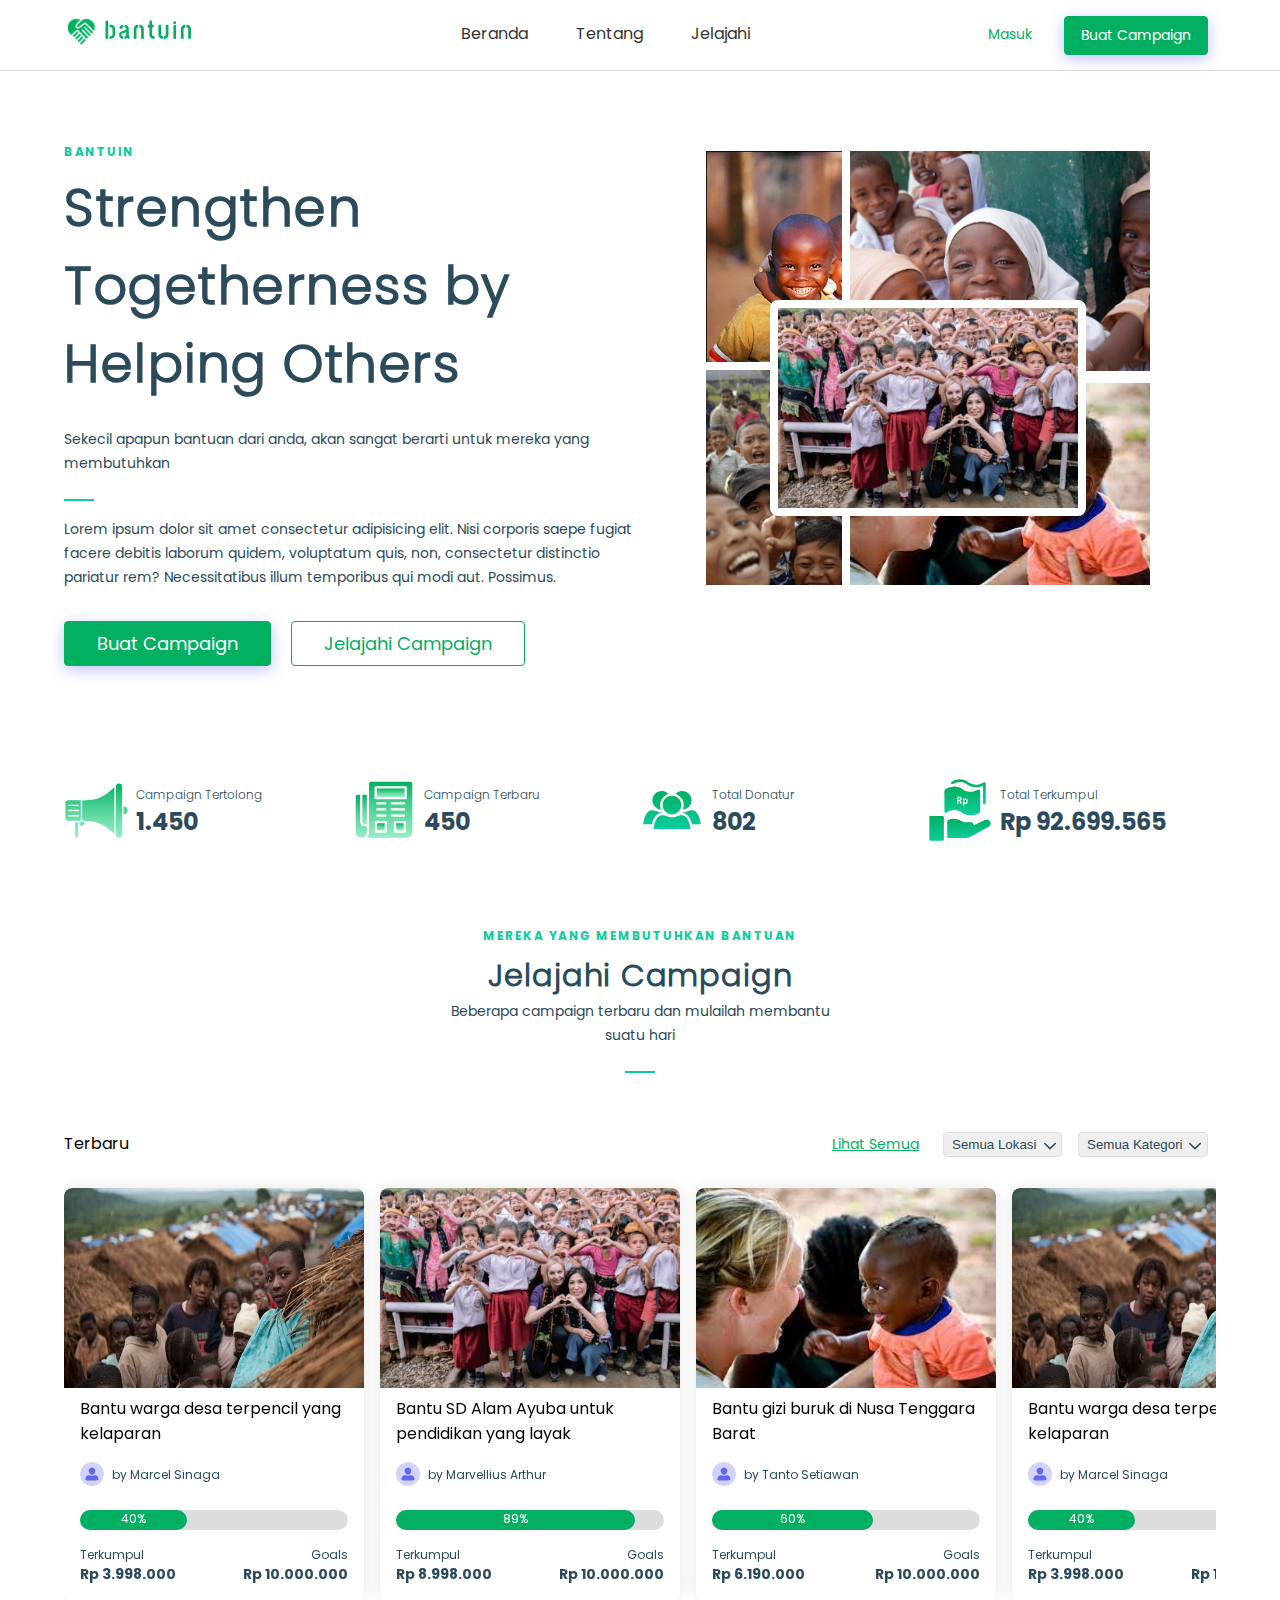
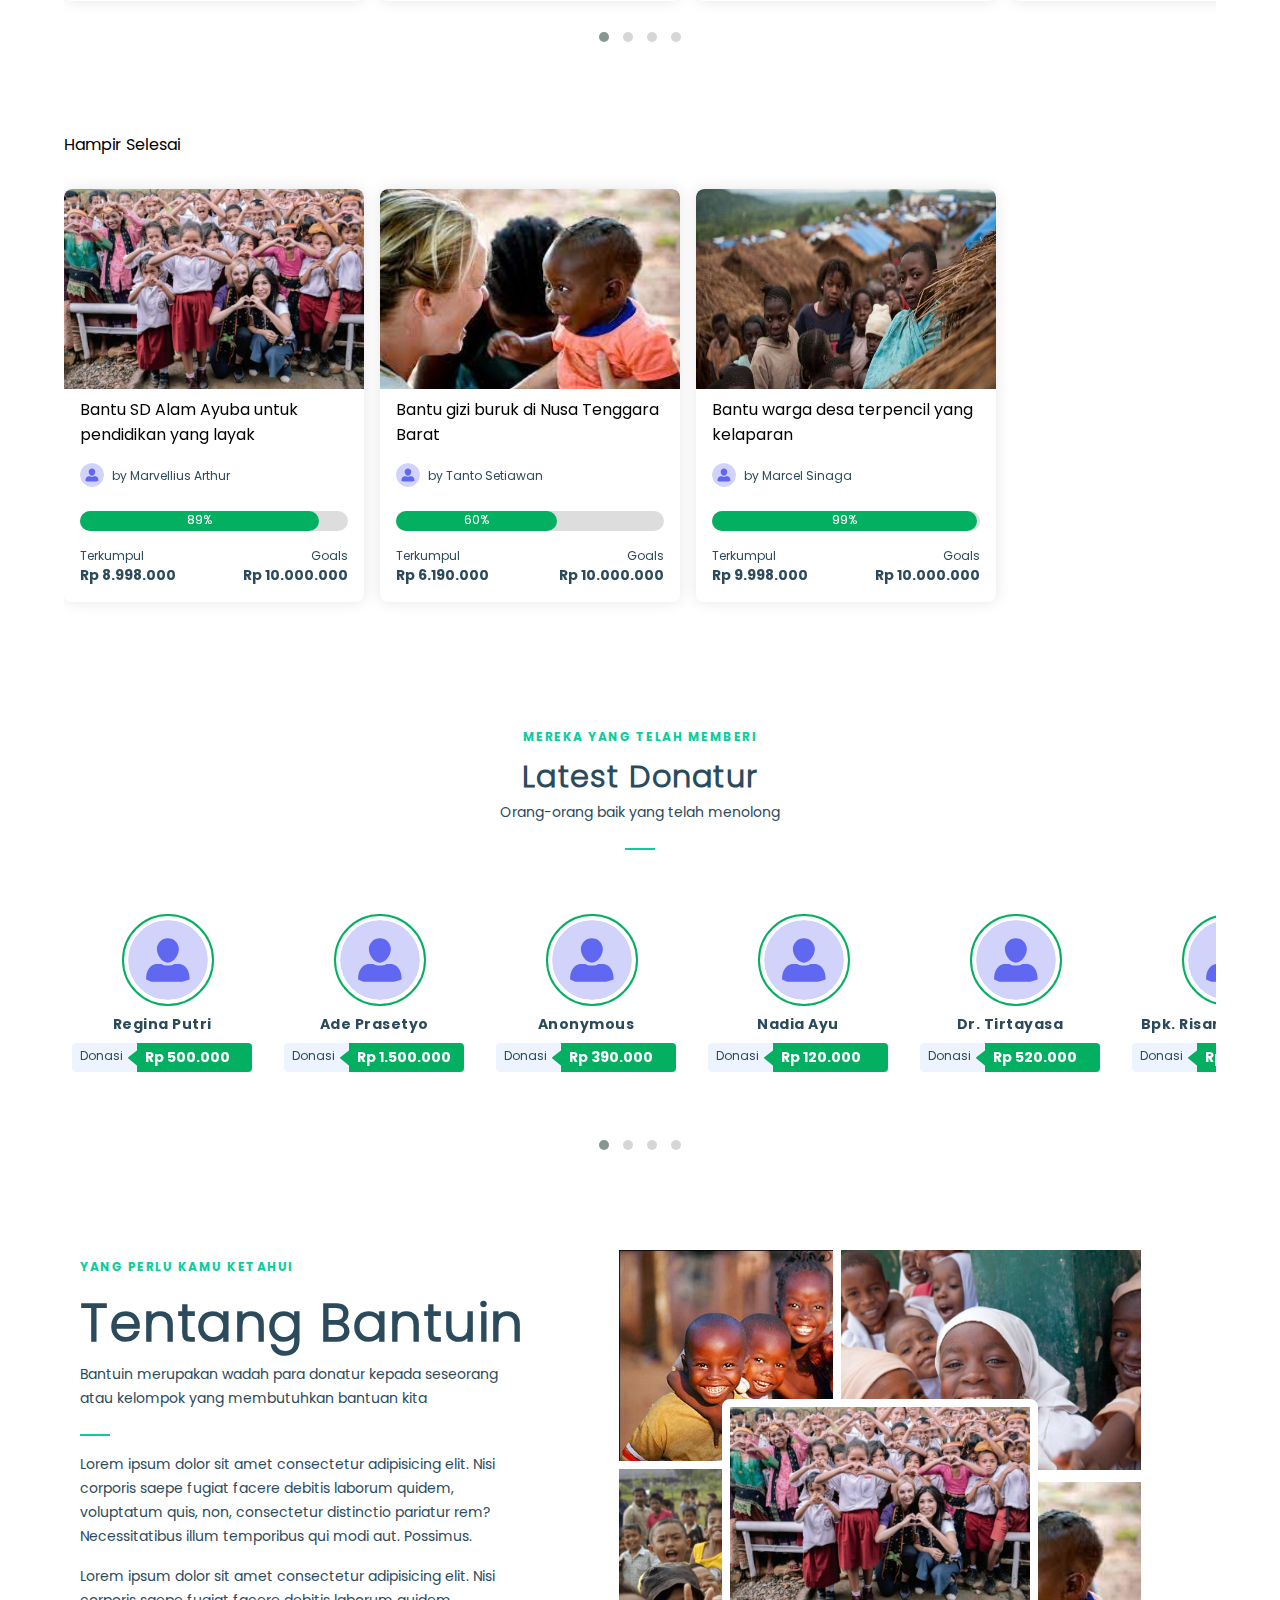
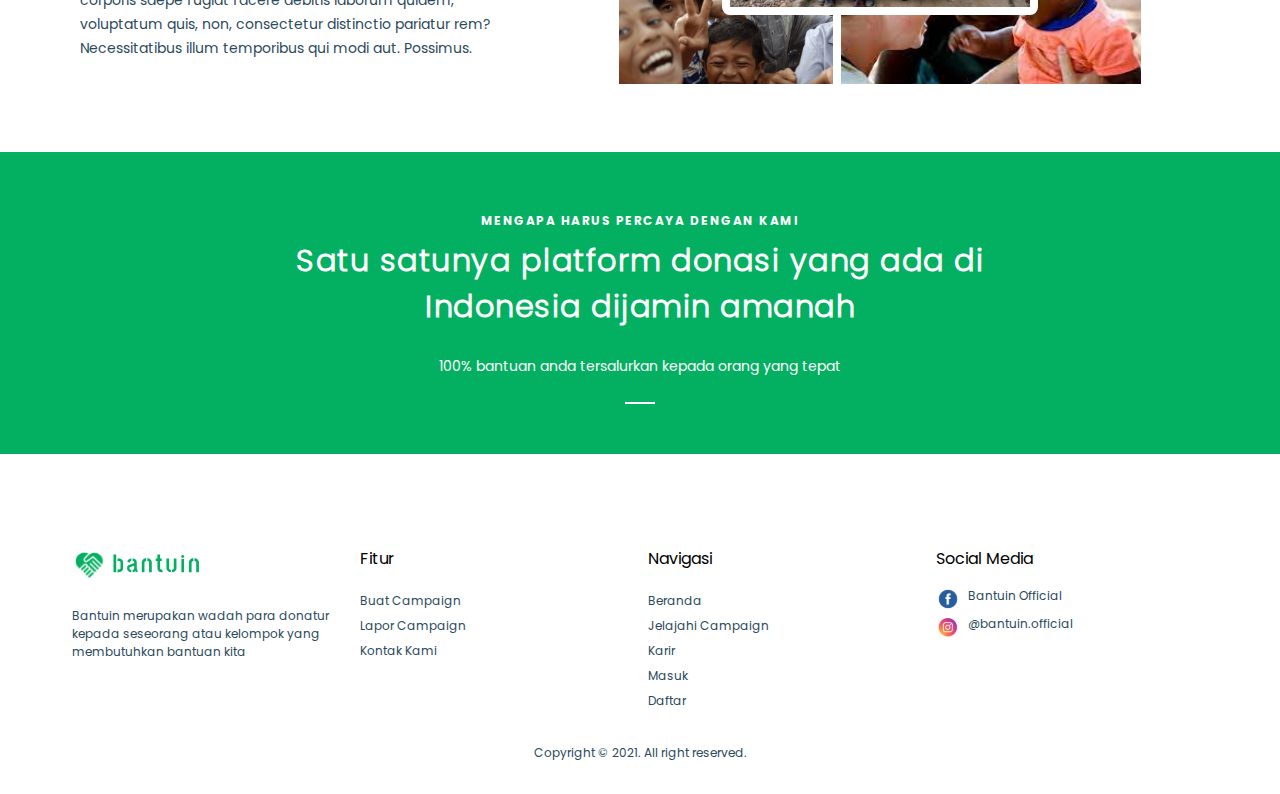
==== commit 917ae8de: "FIX(LANDING) - add responsive and change theme color" ====
--- a/index.html
+++ b/index.html
@@ -17,20 +17,62 @@
       href="/assets/icons/icon.svg"
       sizes="180x180"
     />
+    
     <title>Bantuin - Sejahterakan saudara kita bersama-sama</title>
+    <meta name="title" content="Bantuin - Sejahterakan saudara kita bersama-sama">
+    <meta name="description" content="Bantuin merupakan wadah para donatur kepada seseorang atau kelompok yang membutuhkan bantuan kita">
+
+    <meta property="og:type" content="website">
+    <meta property="og:url" content="https://wdc-2021-ifest.vercel.app">
+    <meta property="og:title" content="Bantuin - Sejahterakan saudara kita bersama-sama">
+    <meta property="og:description" content="Bantuin merupakan wadah para donatur kepada seseorang atau kelompok yang membutuhkan bantuan kita">
+    <meta property="og:image" content="https://wdc-2021-ifest.vercel.app/assets/img/logoBiru.svg">
+
+    <meta property="twitter:card" content="summary_large_image">
+    <meta property="twitter:url" content="https://wdc-2021-ifest.vercel.app">
+    <meta property="twitter:title" content="Bantuin - Sejahterakan saudara kita bersama-sama">
+    <meta property="twitter:description" content="Bantuin merupakan wadah para donatur kepada seseorang atau kelompok yang membutuhkan bantuan kita">
+    <meta property="twitter:image" content="https://wdc-2021-ifest.vercel.app/assets/img/logoBiru.svg">
     <link rel="stylesheet" href="assets/plugins/owl.carousel.min.css" />
     <link rel="stylesheet" href="assets/plugins/owl.theme.default.min.css" />
     <link rel="stylesheet/less" type="text/css" href="assets/css/global.less" />
   </head>
   <body>
-    <div role="main">
+    <div role="main" class="main">
+      <section id="navbarMobile">
+        <div class="hamburger">
+          <img src="assets/icons/iconHamburger.svg" alt="selectmenu" />
+        </div>
+        <div class="logo">
+          <img src="assets/img/logoBiru.svg" />
+        </div>
+      </section>
+      <section id="menuMobile">
+        <ul>
+          <li>
+            <a href="#" id="linkToHome">Beranda</a>
+          </li>
+          <li>
+            <a href="#" id="linkToAbout">Tentang</a>
+          </li>
+          <li>
+            <a href="#" id="linkToExplore">Jelajahi</a>
+          </li>
+          <li>
+            <a href="#" id="linkToExplore">Masuk</a>
+          </li>
+          <li>
+            <a href="#" id="linkToExplore">Buat Campaign</a>
+          </li>
+        </ul>
+      </section>
       <section class="navbar" id="navbar">
         <div class="left">
           <div class="logo">
             <img src="assets/img/logoBiru.svg" />
           </div>
         </div>
-        <div class="right">
+        <div class="menuCenter">
           <ul>
             <li>
               <a href="#" id="linkToHome">Beranda</a>
@@ -41,30 +83,49 @@
             <li>
               <a href="#" id="linkToExplore">Jelajahi</a>
             </li>
+          </ul>
+        </div>
+        <div class="right">
+          <ul>
+            <li>
+              <button class="btn link primary">Masuk</button>
+            </li>
             <li>
               <button class="btn primary">Buat Campaign</button>
             </li>
-            <li>
-              <button class="btn border primary">Masuk</button>
-            </li>
-            <li class="daftar">
-              <button class="btn border primary">Daftar</button>
-            </li>
           </ul>
         </div>
       </section>
       <section id="header">
-        <div class="wrapInfo">
-          <h2>Strengthen Togetherness by Helping Others</h2>
-          <p>
+        <div class="left">
+          <div class="pre-title">Bantuin</div>
+          <div class="title"><h1>Strengthen Togetherness by Helping Others</h1></div>
+          <div class="desc">
             Sekecil apapun bantuan dari anda, akan sangat berarti untuk mereka
             yang membutuhkan
+          </div>
+          <div class="separator"></div>
+          <p>
+            Lorem ipsum dolor sit amet consectetur adipisicing elit. Nisi
+            corporis saepe fugiat facere debitis laborum quidem, voluptatum
+            quis, non, consectetur distinctio pariatur rem? Necessitatibus illum
+            temporibus qui modi aut. Possimus.
           </p>
-          <div>
-            <button class="btn primary large">Jelajahi Campaign</button>
-            <button class="btn border primary large">Buat Campaign</button>
-          </div>
-        </div>
+          
+          <div class="wrapBtnHeader">
+            <button class="btn primary large">Buat Campaign</button>
+            <button class="btn border primary large">Jelajahi Campaign</button>
+          </div>
+         </div>
+          <div class="right">
+            <div class="multiImage">
+              <img src="assets/img/imgHappy1.jpg" alt="terbantu" />
+              <img src="assets/img/imgHappy2.jpg" alt="terbantu" />
+              <img src="assets/img/imgHappy5.jpg" alt="terbantu" />
+              <img src="assets/img/imgHappy4.png" alt="terbantu" />
+              <img src="assets/img/imgHappy3.jpg" alt="terbantu" />
+            </div>
+          </div>
       </section>
 
       <section id="counter">
@@ -91,7 +152,7 @@
             <img src="assets/icons/iconUser.svg" alt="funded" />
           </div>
           <div class="text">
-            <span>Jiwa Penolong</span>
+            <span>Total Donatur</span>
             <span>802</span>
           </div>
         </div>
@@ -100,7 +161,7 @@
             <img src="assets/icons/iconMoney.svg" alt="funded" />
           </div>
           <div class="text">
-            <span>Uang Berhasil Terkumpul</span>
+            <span>Total Terkumpul</span>
             <span>Rp 92.699.565</span>
           </div>
         </div>
@@ -118,7 +179,11 @@
       <section id="campaigns-terbaru" class="campaigns">
         <div class="wrap">
           <div class="title">Terbaru</div>
+          
           <div class="filter">
+            <div class="lihatSemua">
+              <a href="#" class="btn link primary">Lihat Semua</a>
+            </div>
             <div class="select">
               <select>
                 <option value="">Semua Lokasi</option>
@@ -129,6 +194,7 @@
                 <option value="">Semua Kategori</option>
               </select>
             </div>
+           
           </div>
         </div>
         <div class="wrapCarousel">
@@ -169,28 +235,28 @@
             <div class="item">
               <div class="card">
                 <div class="image">
-                  <img src="assets/img/img1.jpg" alt="campaign" />
+                  <img src="assets/img/imgHappy5.jpg" alt="campaign" />
                 </div>
                 <div class="desc">
                   <div class="title">
-                    Bantu warga desa terpencil yang kelaparan
+                    Bantu SD Alam Ayuba untuk pendidikan yang layak
                   </div>
                 </div>
                 <div class="avatar">
                   <div class="image">
                     <img src="assets/img/avatar_blue.svg" alt="avatar" />
                   </div>
-                  <div class="text">by Marcel Sinaga</div>
+                  <div class="text">by Marvellius Arthur</div>
                 </div>
                 <div class="progressBar">
-                  <div class="filler" style="width: 40%">
-                    <div class="label">40%</div>
+                  <div class="filler" style="width: 89%">
+                    <div class="label">89%</div>
                   </div>
                 </div>
                 <div class="info">
                   <div class="left">
                     <div class="label">Terkumpul</div>
-                    <div class="count">Rp 3.998.000</div>
+                    <div class="count">Rp 8.998.000</div>
                   </div>
                   <div class="right">
                     <div class="label">Goals</div>
@@ -202,28 +268,28 @@
             <div class="item">
               <div class="card">
                 <div class="image">
-                  <img src="assets/img/img1.jpg" alt="campaign" />
+                  <img src="assets/img/imgHappy3.jpg" alt="campaign" />
                 </div>
                 <div class="desc">
                   <div class="title">
-                    Bantu warga desa terpencil yang kelaparan
+                    Bantu gizi buruk di Nusa Tenggara Barat
                   </div>
                 </div>
                 <div class="avatar">
                   <div class="image">
                     <img src="assets/img/avatar_blue.svg" alt="avatar" />
                   </div>
-                  <div class="text">by Marcel Sinaga</div>
+                  <div class="text">by Tanto Setiawan</div>
                 </div>
                 <div class="progressBar">
-                  <div class="filler" style="width: 40%">
-                    <div class="label">40%</div>
+                  <div class="filler" style="width: 60%">
+                    <div class="label">60%</div>
                   </div>
                 </div>
                 <div class="info">
                   <div class="left">
                     <div class="label">Terkumpul</div>
-                    <div class="count">Rp 3.998.000</div>
+                    <div class="count">Rp 6.190.000</div>
                   </div>
                   <div class="right">
                     <div class="label">Goals</div>
@@ -344,28 +410,28 @@
             <div class="item">
               <div class="card">
                 <div class="image">
-                  <img src="assets/img/img1.jpg" alt="campaign" />
+                  <img src="assets/img/imgHappy5.jpg" alt="campaign" />
                 </div>
                 <div class="desc">
                   <div class="title">
-                    Bantu warga desa terpencil yang kelaparan
+                    Bantu SD Alam Ayuba untuk pendidikan yang layak
                   </div>
                 </div>
                 <div class="avatar">
                   <div class="image">
                     <img src="assets/img/avatar_blue.svg" alt="avatar" />
                   </div>
-                  <div class="text">by Marcel Sinaga</div>
+                  <div class="text">by Marvellius Arthur</div>
                 </div>
                 <div class="progressBar">
-                  <div class="filler" style="width: 99%">
-                    <div class="label">99%</div>
+                  <div class="filler" style="width: 89%">
+                    <div class="label">89%</div>
                   </div>
                 </div>
                 <div class="info">
                   <div class="left">
                     <div class="label">Terkumpul</div>
-                    <div class="count">Rp 9.998.000</div>
+                    <div class="count">Rp 8.998.000</div>
                   </div>
                   <div class="right">
                     <div class="label">Goals</div>
@@ -377,28 +443,28 @@
             <div class="item">
               <div class="card">
                 <div class="image">
-                  <img src="assets/img/img1.jpg" alt="campaign" />
+                  <img src="assets/img/imgHappy3.jpg" alt="campaign" />
                 </div>
                 <div class="desc">
                   <div class="title">
-                    Bantu warga desa terpencil yang kelaparan
+                    Bantu gizi buruk di Nusa Tenggara Barat
                   </div>
                 </div>
                 <div class="avatar">
                   <div class="image">
                     <img src="assets/img/avatar_blue.svg" alt="avatar" />
                   </div>
-                  <div class="text">by Marcel Sinaga</div>
+                  <div class="text">by Tanto Setiawan</div>
                 </div>
                 <div class="progressBar">
-                  <div class="filler" style="width: 99%">
-                    <div class="label">99%</div>
+                  <div class="filler" style="width: 60%">
+                    <div class="label">60%</div>
                   </div>
                 </div>
                 <div class="info">
                   <div class="left">
                     <div class="label">Terkumpul</div>
-                    <div class="count">Rp 9.998.000</div>
+                    <div class="count">Rp 6.190.000</div>
                   </div>
                   <div class="right">
                     <div class="label">Goals</div>
@@ -721,6 +787,9 @@
         1000
       );
     });
+    $(".hamburger").click(function(){
+      $("#menuMobile").toggle()
+    });
     $(".owl-carousel").owlCarousel({
       loop: false,
       margin: 16,
@@ -728,7 +797,7 @@
       autoWidth: true,
       responsive: {
         0: {
-          items: 1,
+          items: 2,
         },
         600: {
           items: 3,
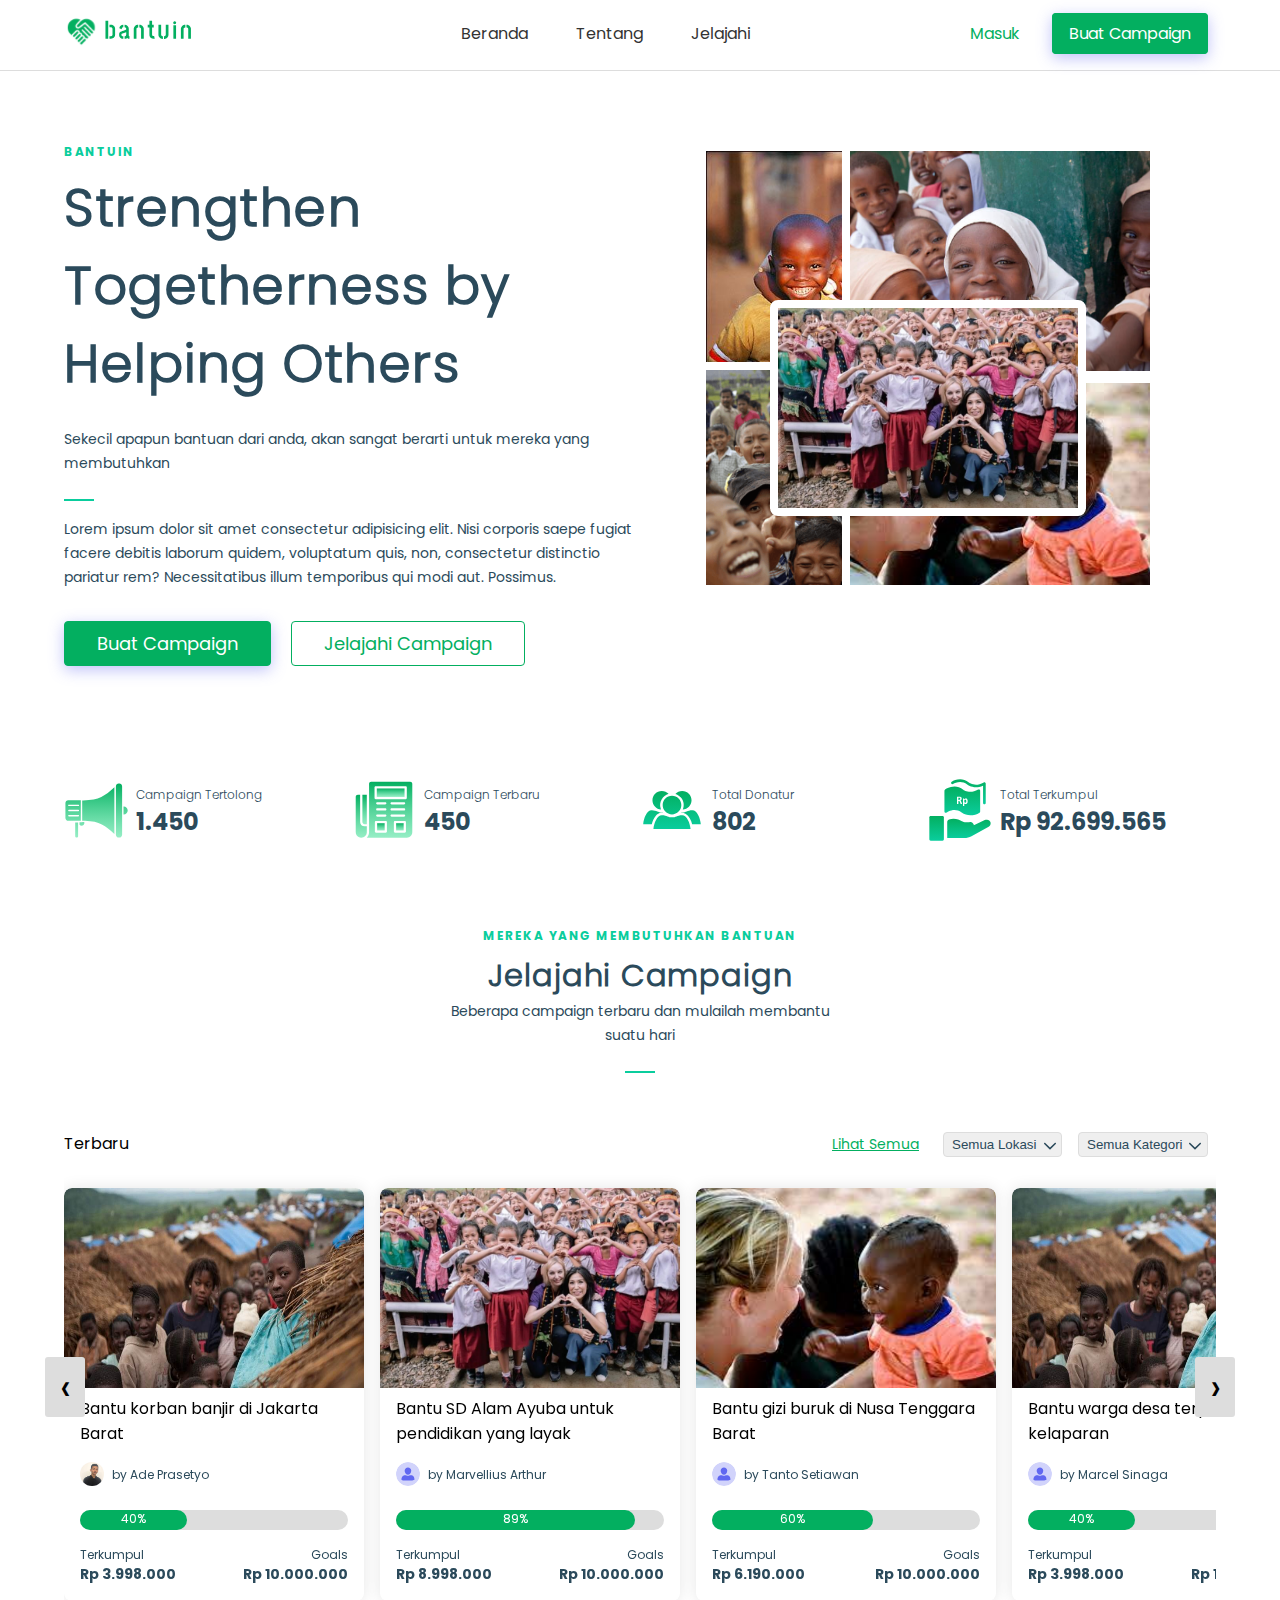
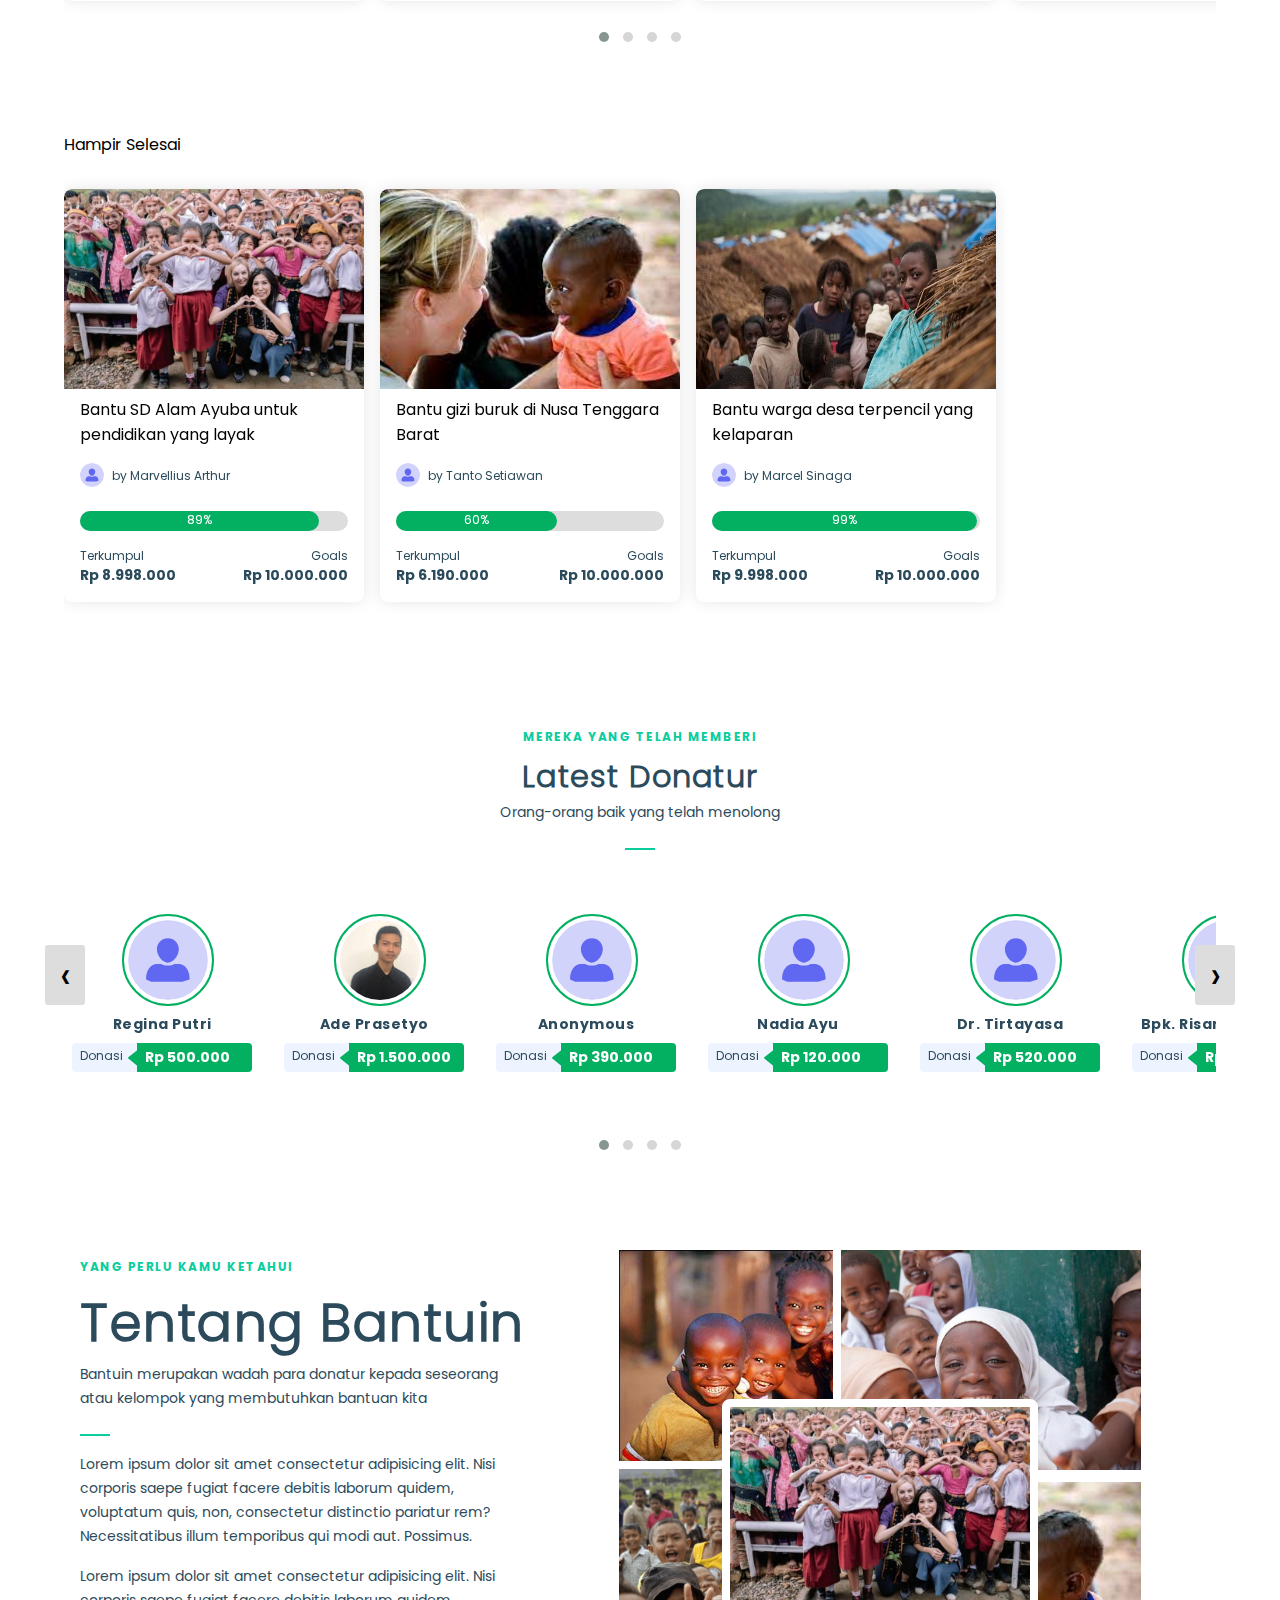
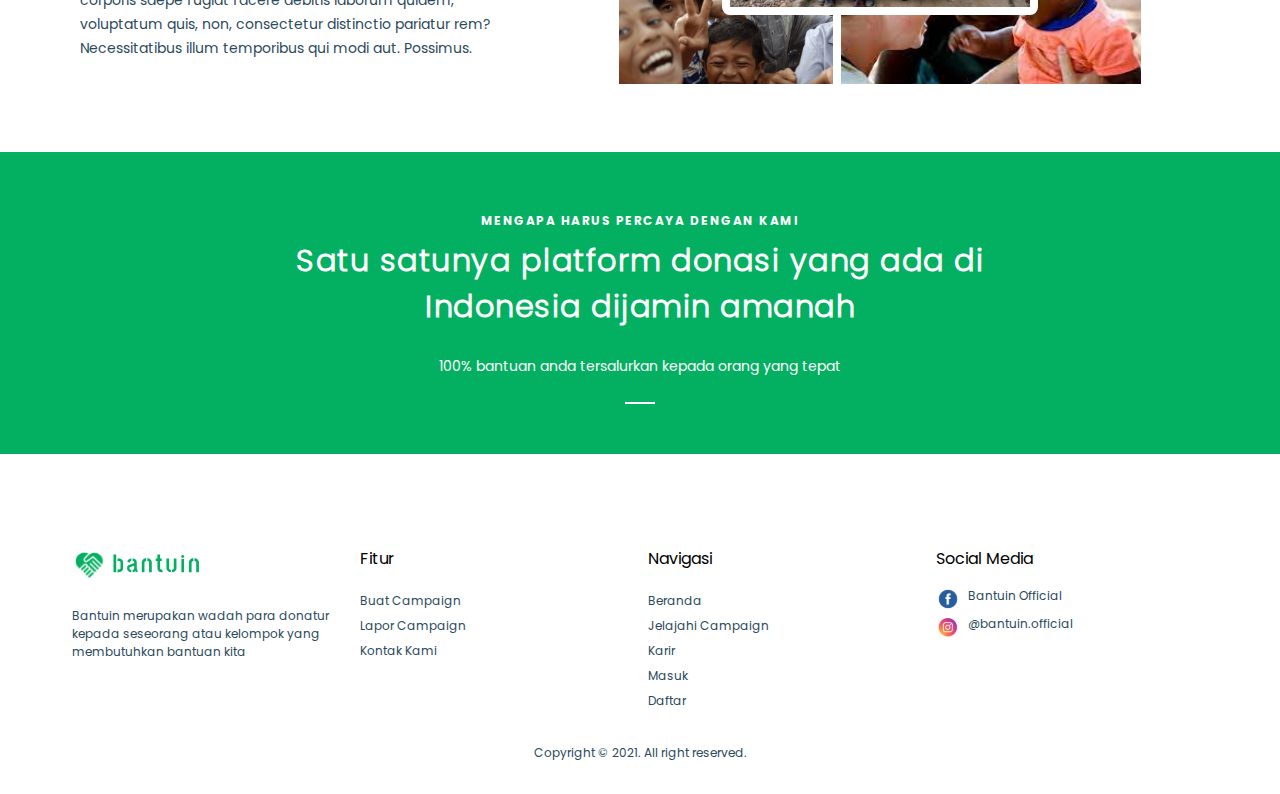
==== commit 03f3d15b: "FIX(LANDING) - nav arrow slider" ====
--- a/index.html
+++ b/index.html
@@ -50,19 +50,19 @@
       <section id="menuMobile">
         <ul>
           <li>
-            <a href="#" id="linkToHome">Beranda</a>
+            <a href="#" id="linkToHomeMobile">Beranda</a>
           </li>
           <li>
-            <a href="#" id="linkToAbout">Tentang</a>
+            <a href="#" id="linkToAboutMobile">Tentang</a>
           </li>
           <li>
-            <a href="#" id="linkToExplore">Jelajahi</a>
+            <a href="#" id="linkToExploreMobile">Jelajahi</a>
           </li>
           <li>
-            <a href="#" id="linkToExplore">Masuk</a>
+            <a href="/login.html">Masuk</a>
           </li>
           <li>
-            <a href="#" id="linkToExplore">Buat Campaign</a>
+            <a href="/buatCampaign.html">Buat Campaign</a>
           </li>
         </ul>
       </section>
@@ -88,10 +88,10 @@
         <div class="right">
           <ul>
             <li>
-              <button class="btn link primary">Masuk</button>
+              <a class="btn link primary" href="/login.html">Masuk</a>
             </li>
             <li>
-              <button class="btn primary">Buat Campaign</button>
+              <a class="btn primary" href="/buatCampaign.html">Buat Campaign</a>
             </li>
           </ul>
         </div>
@@ -206,14 +206,14 @@
                 </div>
                 <div class="desc">
                   <div class="title">
-                    Bantu warga desa terpencil yang kelaparan
+                    Bantu korban banjir di Jakarta Barat
                   </div>
                 </div>
                 <div class="avatar">
                   <div class="image">
-                    <img src="assets/img/avatar_blue.svg" alt="avatar" />
-                  </div>
-                  <div class="text">by Marcel Sinaga</div>
+                    <img src="assets/img/avatar.jpg" alt="avatar" />
+                  </div>
+                  <div class="text">by Ade Prasetyo</div>
                 </div>
                 <div class="progressBar">
                   <div class="filler" style="width: 40%">
@@ -539,7 +539,7 @@
             <div class="donatur">
               <div class="avatar">
                 <img
-                  src="assets/img/avatar_blue.svg"
+                  src="assets/img/avatar.jpg"
                   alt="donatur"
                   class="img"
                 />
@@ -793,7 +793,7 @@
     $(".owl-carousel").owlCarousel({
       loop: false,
       margin: 16,
-      nav: false,
+      nav: true,
       autoWidth: true,
       responsive: {
         0: {
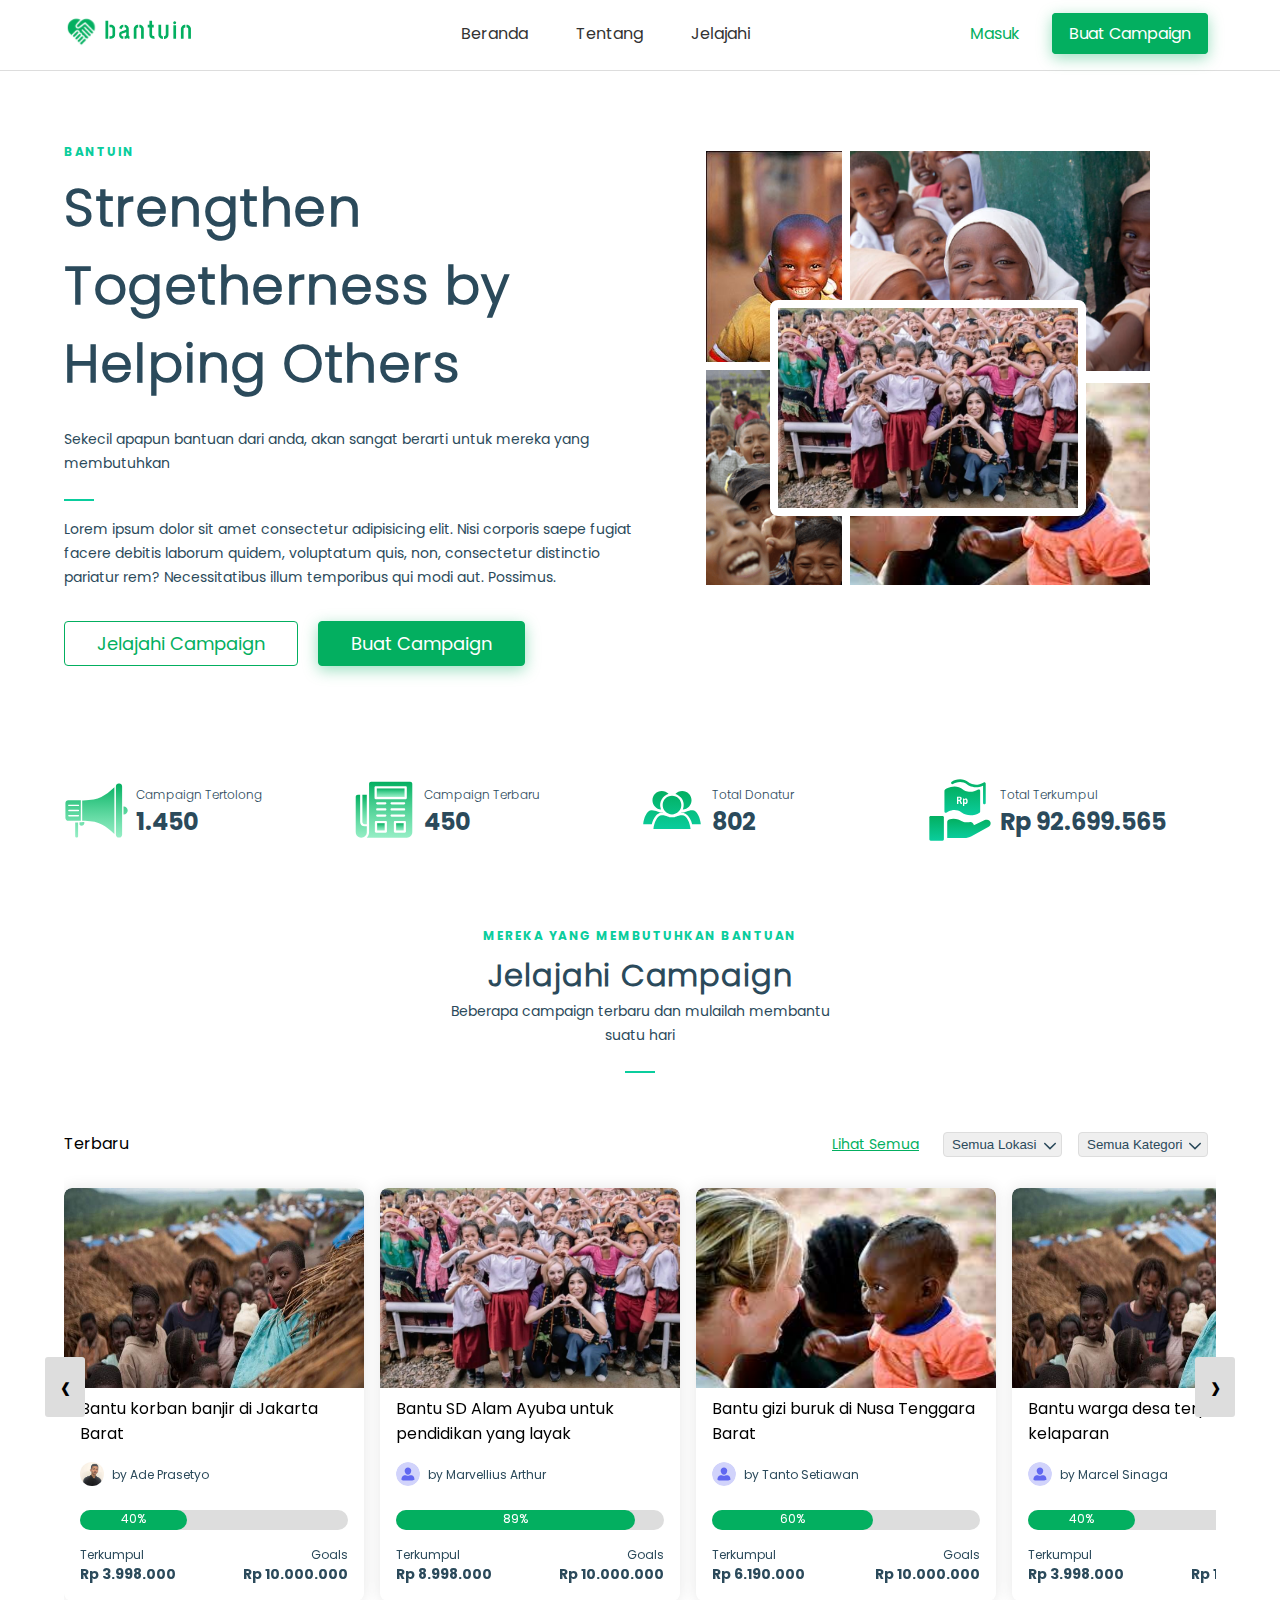
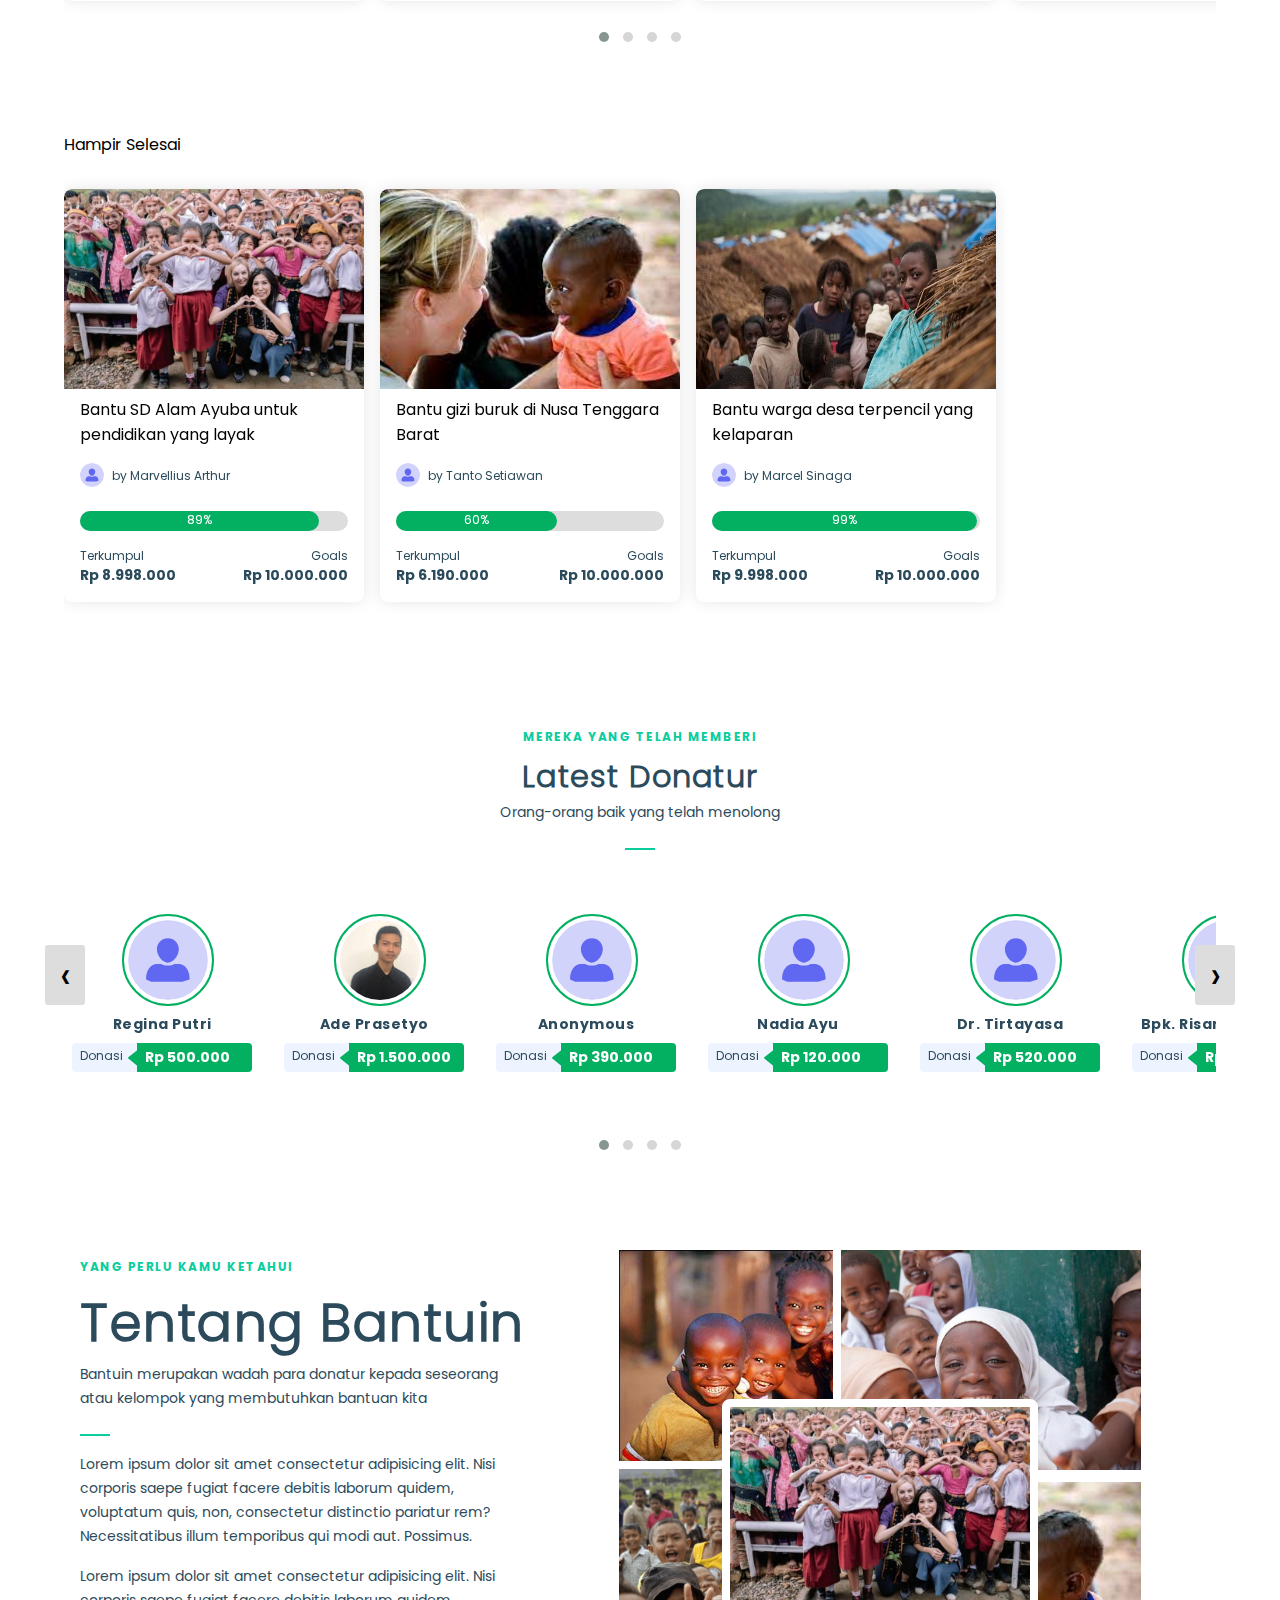
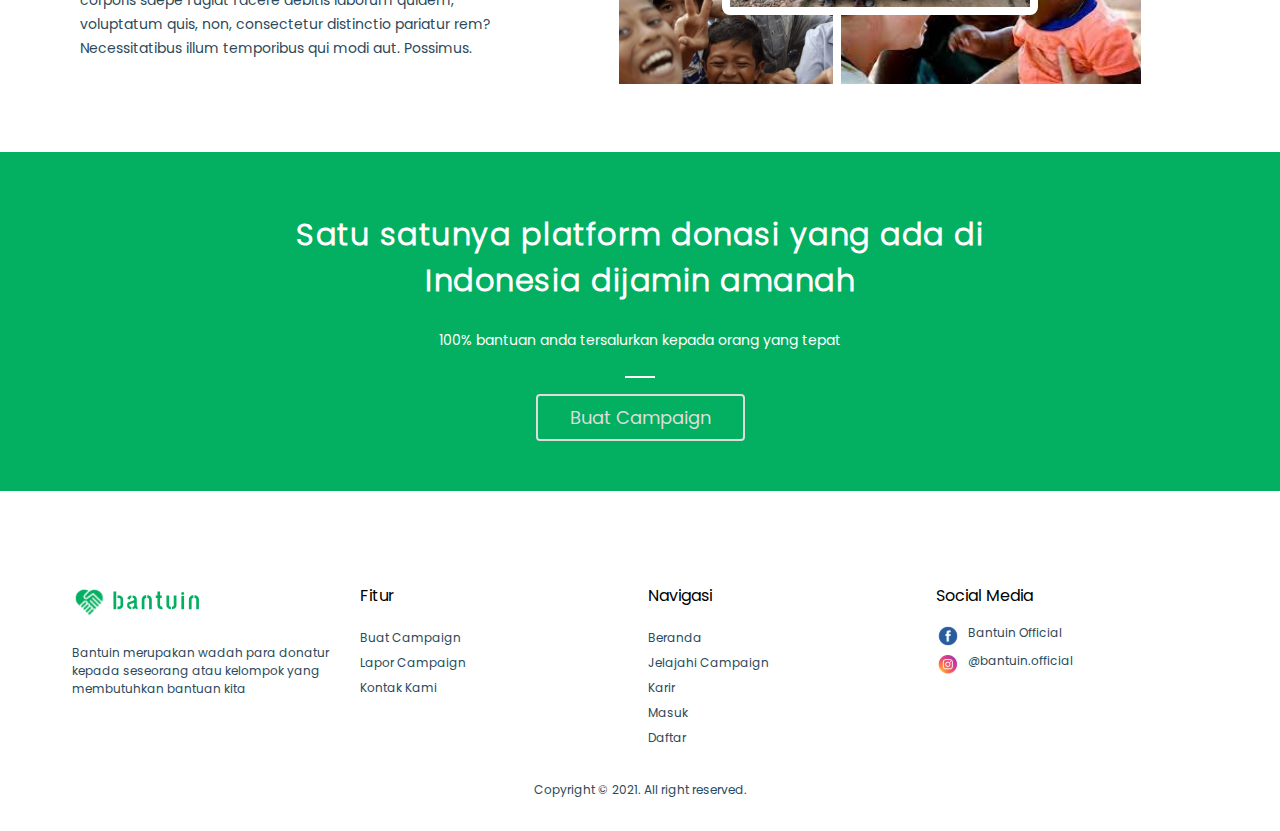
==== commit aac2e776: "FIX - minify html and css" ====
--- a/index.html
+++ b/index.html
@@ -1,811 +1 @@
-<!DOCTYPE html>
-<html lang="en">
-  <head>
-    <meta charset="UTF-8" />
-    <meta http-equiv="X-UA-Compatible" content="IE=edge" />
-    <meta name="viewport" content="width=device-width, initial-scale=1.0" />
-    <link rel="icon" type="image/svg" href="/assets/icons/icon.svg" />
-    <link
-      rel="icon"
-      type="image/svg"
-      href="/assets/icons/icon.svg"
-      sizes="32x32"
-    />
-    <link
-      rel="icon"
-      type="image/svg"
-      href="/assets/icons/icon.svg"
-      sizes="180x180"
-    />
-    
-    <title>Bantuin - Sejahterakan saudara kita bersama-sama</title>
-    <meta name="title" content="Bantuin - Sejahterakan saudara kita bersama-sama">
-    <meta name="description" content="Bantuin merupakan wadah para donatur kepada seseorang atau kelompok yang membutuhkan bantuan kita">
-
-    <meta property="og:type" content="website">
-    <meta property="og:url" content="https://wdc-2021-ifest.vercel.app">
-    <meta property="og:title" content="Bantuin - Sejahterakan saudara kita bersama-sama">
-    <meta property="og:description" content="Bantuin merupakan wadah para donatur kepada seseorang atau kelompok yang membutuhkan bantuan kita">
-    <meta property="og:image" content="https://wdc-2021-ifest.vercel.app/assets/img/logoBiru.svg">
-
-    <meta property="twitter:card" content="summary_large_image">
-    <meta property="twitter:url" content="https://wdc-2021-ifest.vercel.app">
-    <meta property="twitter:title" content="Bantuin - Sejahterakan saudara kita bersama-sama">
-    <meta property="twitter:description" content="Bantuin merupakan wadah para donatur kepada seseorang atau kelompok yang membutuhkan bantuan kita">
-    <meta property="twitter:image" content="https://wdc-2021-ifest.vercel.app/assets/img/logoBiru.svg">
-    <link rel="stylesheet" href="assets/plugins/owl.carousel.min.css" />
-    <link rel="stylesheet" href="assets/plugins/owl.theme.default.min.css" />
-    <link rel="stylesheet/less" type="text/css" href="assets/css/global.less" />
-  </head>
-  <body>
-    <div role="main" class="main">
-      <section id="navbarMobile">
-        <div class="hamburger">
-          <img src="assets/icons/iconHamburger.svg" alt="selectmenu" />
-        </div>
-        <div class="logo">
-          <img src="assets/img/logoBiru.svg" />
-        </div>
-      </section>
-      <section id="menuMobile">
-        <ul>
-          <li>
-            <a href="#" id="linkToHomeMobile">Beranda</a>
-          </li>
-          <li>
-            <a href="#" id="linkToAboutMobile">Tentang</a>
-          </li>
-          <li>
-            <a href="#" id="linkToExploreMobile">Jelajahi</a>
-          </li>
-          <li>
-            <a href="/login.html">Masuk</a>
-          </li>
-          <li>
-            <a href="/buatCampaign.html">Buat Campaign</a>
-          </li>
-        </ul>
-      </section>
-      <section class="navbar" id="navbar">
-        <div class="left">
-          <div class="logo">
-            <img src="assets/img/logoBiru.svg" />
-          </div>
-        </div>
-        <div class="menuCenter">
-          <ul>
-            <li>
-              <a href="#" id="linkToHome">Beranda</a>
-            </li>
-            <li>
-              <a href="#" id="linkToAbout">Tentang</a>
-            </li>
-            <li>
-              <a href="#" id="linkToExplore">Jelajahi</a>
-            </li>
-          </ul>
-        </div>
-        <div class="right">
-          <ul>
-            <li>
-              <a class="btn link primary" href="/login.html">Masuk</a>
-            </li>
-            <li>
-              <a class="btn primary" href="/buatCampaign.html">Buat Campaign</a>
-            </li>
-          </ul>
-        </div>
-      </section>
-      <section id="header">
-        <div class="left">
-          <div class="pre-title">Bantuin</div>
-          <div class="title"><h1>Strengthen Togetherness by Helping Others</h1></div>
-          <div class="desc">
-            Sekecil apapun bantuan dari anda, akan sangat berarti untuk mereka
-            yang membutuhkan
-          </div>
-          <div class="separator"></div>
-          <p>
-            Lorem ipsum dolor sit amet consectetur adipisicing elit. Nisi
-            corporis saepe fugiat facere debitis laborum quidem, voluptatum
-            quis, non, consectetur distinctio pariatur rem? Necessitatibus illum
-            temporibus qui modi aut. Possimus.
-          </p>
-          
-          <div class="wrapBtnHeader">
-            <button class="btn primary large">Buat Campaign</button>
-            <button class="btn border primary large">Jelajahi Campaign</button>
-          </div>
-         </div>
-          <div class="right">
-            <div class="multiImage">
-              <img src="assets/img/imgHappy1.jpg" alt="terbantu" />
-              <img src="assets/img/imgHappy2.jpg" alt="terbantu" />
-              <img src="assets/img/imgHappy5.jpg" alt="terbantu" />
-              <img src="assets/img/imgHappy4.png" alt="terbantu" />
-              <img src="assets/img/imgHappy3.jpg" alt="terbantu" />
-            </div>
-          </div>
-      </section>
-
-      <section id="counter">
-        <div class="count">
-          <div class="icon">
-            <img src="assets/icons/iconFunded.svg" alt="funded" />
-          </div>
-          <div class="text">
-            <span>Campaign Tertolong</span>
-            <span>1.450</span>
-          </div>
-        </div>
-        <div class="count">
-          <div class="icon">
-            <img src="assets/icons/iconCampaign.svg" alt="funded" />
-          </div>
-          <div class="text">
-            <span>Campaign Terbaru</span>
-            <span>450</span>
-          </div>
-        </div>
-        <div class="count">
-          <div class="icon">
-            <img src="assets/icons/iconUser.svg" alt="funded" />
-          </div>
-          <div class="text">
-            <span>Total Donatur</span>
-            <span>802</span>
-          </div>
-        </div>
-        <div class="count">
-          <div class="icon">
-            <img src="assets/icons/iconMoney.svg" alt="funded" />
-          </div>
-          <div class="text">
-            <span>Total Terkumpul</span>
-            <span>Rp 92.699.565</span>
-          </div>
-        </div>
-      </section>
-
-      <section class="center" id="exploreCampaign">
-        <div class="pre-title">Mereka yang membutuhkan bantuan</div>
-        <div class="title"><h3>Jelajahi Campaign</h3></div>
-        <div class="desc">
-          Beberapa campaign terbaru dan mulailah membantu suatu hari
-        </div>
-        <div class="separator"></div>
-      </section>
-
-      <section id="campaigns-terbaru" class="campaigns">
-        <div class="wrap">
-          <div class="title">Terbaru</div>
-          
-          <div class="filter">
-            <div class="lihatSemua">
-              <a href="#" class="btn link primary">Lihat Semua</a>
-            </div>
-            <div class="select">
-              <select>
-                <option value="">Semua Lokasi</option>
-              </select>
-            </div>
-            <div class="select">
-              <select>
-                <option value="">Semua Kategori</option>
-              </select>
-            </div>
-           
-          </div>
-        </div>
-        <div class="wrapCarousel">
-          <div class="owl-carousel owl-theme">
-            <div class="item">
-              <div class="card">
-                <div class="image">
-                  <img src="assets/img/img1.jpg" alt="campaign" />
-                </div>
-                <div class="desc">
-                  <div class="title">
-                    Bantu korban banjir di Jakarta Barat
-                  </div>
-                </div>
-                <div class="avatar">
-                  <div class="image">
-                    <img src="assets/img/avatar.jpg" alt="avatar" />
-                  </div>
-                  <div class="text">by Ade Prasetyo</div>
-                </div>
-                <div class="progressBar">
-                  <div class="filler" style="width: 40%">
-                    <div class="label">40%</div>
-                  </div>
-                </div>
-                <div class="info">
-                  <div class="left">
-                    <div class="label">Terkumpul</div>
-                    <div class="count">Rp 3.998.000</div>
-                  </div>
-                  <div class="right">
-                    <div class="label">Goals</div>
-                    <div class="count">Rp 10.000.000</div>
-                  </div>
-                </div>
-              </div>
-            </div>
-            <div class="item">
-              <div class="card">
-                <div class="image">
-                  <img src="assets/img/imgHappy5.jpg" alt="campaign" />
-                </div>
-                <div class="desc">
-                  <div class="title">
-                    Bantu SD Alam Ayuba untuk pendidikan yang layak
-                  </div>
-                </div>
-                <div class="avatar">
-                  <div class="image">
-                    <img src="assets/img/avatar_blue.svg" alt="avatar" />
-                  </div>
-                  <div class="text">by Marvellius Arthur</div>
-                </div>
-                <div class="progressBar">
-                  <div class="filler" style="width: 89%">
-                    <div class="label">89%</div>
-                  </div>
-                </div>
-                <div class="info">
-                  <div class="left">
-                    <div class="label">Terkumpul</div>
-                    <div class="count">Rp 8.998.000</div>
-                  </div>
-                  <div class="right">
-                    <div class="label">Goals</div>
-                    <div class="count">Rp 10.000.000</div>
-                  </div>
-                </div>
-              </div>
-            </div>
-            <div class="item">
-              <div class="card">
-                <div class="image">
-                  <img src="assets/img/imgHappy3.jpg" alt="campaign" />
-                </div>
-                <div class="desc">
-                  <div class="title">
-                    Bantu gizi buruk di Nusa Tenggara Barat
-                  </div>
-                </div>
-                <div class="avatar">
-                  <div class="image">
-                    <img src="assets/img/avatar_blue.svg" alt="avatar" />
-                  </div>
-                  <div class="text">by Tanto Setiawan</div>
-                </div>
-                <div class="progressBar">
-                  <div class="filler" style="width: 60%">
-                    <div class="label">60%</div>
-                  </div>
-                </div>
-                <div class="info">
-                  <div class="left">
-                    <div class="label">Terkumpul</div>
-                    <div class="count">Rp 6.190.000</div>
-                  </div>
-                  <div class="right">
-                    <div class="label">Goals</div>
-                    <div class="count">Rp 10.000.000</div>
-                  </div>
-                </div>
-              </div>
-            </div>
-            <div class="item">
-              <div class="card">
-                <div class="image">
-                  <img src="assets/img/img1.jpg" alt="campaign" />
-                </div>
-                <div class="desc">
-                  <div class="title">
-                    Bantu warga desa terpencil yang kelaparan
-                  </div>
-                </div>
-                <div class="avatar">
-                  <div class="image">
-                    <img src="assets/img/avatar_blue.svg" alt="avatar" />
-                  </div>
-                  <div class="text">by Marcel Sinaga</div>
-                </div>
-                <div class="progressBar">
-                  <div class="filler" style="width: 40%">
-                    <div class="label">40%</div>
-                  </div>
-                </div>
-                <div class="info">
-                  <div class="left">
-                    <div class="label">Terkumpul</div>
-                    <div class="count">Rp 3.998.000</div>
-                  </div>
-                  <div class="right">
-                    <div class="label">Goals</div>
-                    <div class="count">Rp 10.000.000</div>
-                  </div>
-                </div>
-              </div>
-            </div>
-            <div class="item">
-              <div class="card">
-                <div class="image">
-                  <img src="assets/img/img1.jpg" alt="campaign" />
-                </div>
-                <div class="desc">
-                  <div class="title">
-                    Bantu warga desa terpencil yang kelaparan
-                  </div>
-                </div>
-                <div class="avatar">
-                  <div class="image">
-                    <img src="assets/img/avatar_blue.svg" alt="avatar" />
-                  </div>
-                  <div class="text">by Marcel Sinaga</div>
-                </div>
-                <div class="progressBar">
-                  <div class="filler" style="width: 40%">
-                    <div class="label">40%</div>
-                  </div>
-                </div>
-                <div class="info">
-                  <div class="left">
-                    <div class="label">Terkumpul</div>
-                    <div class="count">Rp 3.998.000</div>
-                  </div>
-                  <div class="right">
-                    <div class="label">Goals</div>
-                    <div class="count">Rp 10.000.000</div>
-                  </div>
-                </div>
-              </div>
-            </div>
-            <div class="item">
-              <div class="card">
-                <div class="image">
-                  <img src="assets/img/img1.jpg" alt="campaign" />
-                </div>
-                <div class="desc">
-                  <div class="title">
-                    Bantu warga desa terpencil yang kelaparan
-                  </div>
-                </div>
-                <div class="avatar">
-                  <div class="image">
-                    <img src="assets/img/avatar_blue.svg" alt="avatar" />
-                  </div>
-                  <div class="text">by Marcel Sinaga</div>
-                </div>
-                <div class="progressBar">
-                  <div class="filler" style="width: 40%">
-                    <div class="label">40%</div>
-                  </div>
-                </div>
-                <div class="info">
-                  <div class="left">
-                    <div class="label">Terkumpul</div>
-                    <div class="count">Rp 3.998.000</div>
-                  </div>
-                  <div class="right">
-                    <div class="label">Goals</div>
-                    <div class="count">Rp 10.000.000</div>
-                  </div>
-                </div>
-              </div>
-            </div>
-          </div>
-        </div>
-      </section>
-
-      <section id="campaigns-hampir" class="campaigns">
-        <div class="wrap">
-          <div class="title">Hampir Selesai</div>
-        </div>
-        <div class="wrapCarousel">
-          <div class="owl-carousel owl-theme" id="hampirSelesai">
-            <div class="item">
-              <div class="card">
-                <div class="image">
-                  <img src="assets/img/imgHappy5.jpg" alt="campaign" />
-                </div>
-                <div class="desc">
-                  <div class="title">
-                    Bantu SD Alam Ayuba untuk pendidikan yang layak
-                  </div>
-                </div>
-                <div class="avatar">
-                  <div class="image">
-                    <img src="assets/img/avatar_blue.svg" alt="avatar" />
-                  </div>
-                  <div class="text">by Marvellius Arthur</div>
-                </div>
-                <div class="progressBar">
-                  <div class="filler" style="width: 89%">
-                    <div class="label">89%</div>
-                  </div>
-                </div>
-                <div class="info">
-                  <div class="left">
-                    <div class="label">Terkumpul</div>
-                    <div class="count">Rp 8.998.000</div>
-                  </div>
-                  <div class="right">
-                    <div class="label">Goals</div>
-                    <div class="count">Rp 10.000.000</div>
-                  </div>
-                </div>
-              </div>
-            </div>
-            <div class="item">
-              <div class="card">
-                <div class="image">
-                  <img src="assets/img/imgHappy3.jpg" alt="campaign" />
-                </div>
-                <div class="desc">
-                  <div class="title">
-                    Bantu gizi buruk di Nusa Tenggara Barat
-                  </div>
-                </div>
-                <div class="avatar">
-                  <div class="image">
-                    <img src="assets/img/avatar_blue.svg" alt="avatar" />
-                  </div>
-                  <div class="text">by Tanto Setiawan</div>
-                </div>
-                <div class="progressBar">
-                  <div class="filler" style="width: 60%">
-                    <div class="label">60%</div>
-                  </div>
-                </div>
-                <div class="info">
-                  <div class="left">
-                    <div class="label">Terkumpul</div>
-                    <div class="count">Rp 6.190.000</div>
-                  </div>
-                  <div class="right">
-                    <div class="label">Goals</div>
-                    <div class="count">Rp 10.000.000</div>
-                  </div>
-                </div>
-              </div>
-            </div>
-            <div class="item">
-              <div class="card">
-                <div class="image">
-                  <img src="assets/img/img1.jpg" alt="campaign" />
-                </div>
-                <div class="desc">
-                  <div class="title">
-                    Bantu warga desa terpencil yang kelaparan
-                  </div>
-                </div>
-                <div class="avatar">
-                  <div class="image">
-                    <img src="assets/img/avatar_blue.svg" alt="avatar" />
-                  </div>
-                  <div class="text">by Marcel Sinaga</div>
-                </div>
-                <div class="progressBar">
-                  <div class="filler" style="width: 99%">
-                    <div class="label">99%</div>
-                  </div>
-                </div>
-                <div class="info">
-                  <div class="left">
-                    <div class="label">Terkumpul</div>
-                    <div class="count">Rp 9.998.000</div>
-                  </div>
-                  <div class="right">
-                    <div class="label">Goals</div>
-                    <div class="count">Rp 10.000.000</div>
-                  </div>
-                </div>
-              </div>
-            </div>
-          </div>
-        </div>
-      </section>
-
-      <section class="center">
-        <div class="pre-title">Mereka yang telah memberi</div>
-        <div class="title"><h3>Latest Donatur</h3></div>
-        <div class="desc">Orang-orang baik yang telah menolong</div>
-        <div class="separator"></div>
-      </section>
-
-      <section id="telahDonasi">
-        <div class="owl-carousel owl-theme" id="donatur">
-          <div class="item">
-            <div class="donatur">
-              <div class="avatar">
-                <img
-                  src="assets/img/avatar_blue.svg"
-                  alt="donatur"
-                  class="img"
-                />
-              </div>
-              <div class="name">Regina Putri</div>
-              <div class="counter">
-                <div class="label">Donasi</div>
-                <div class="total">Rp 500.000</div>
-              </div>
-            </div>
-          </div>
-          <div class="item">
-            <div class="donatur">
-              <div class="avatar">
-                <img
-                  src="assets/img/avatar.jpg"
-                  alt="donatur"
-                  class="img"
-                />
-              </div>
-              <div class="name">Ade Prasetyo</div>
-              <div class="counter">
-                <div class="label">Donasi</div>
-                <div class="total">Rp 1.500.000</div>
-              </div>
-            </div>
-          </div>
-          <div class="item">
-            <div class="donatur">
-              <div class="avatar">
-                <img
-                  src="assets/img/avatar_blue.svg"
-                  alt="donatur"
-                  class="img"
-                />
-              </div>
-              <div class="name">Anonymous</div>
-              <div class="counter">
-                <div class="label">Donasi</div>
-                <div class="total">Rp 390.000</div>
-              </div>
-            </div>
-          </div>
-          <div class="item">
-            <div class="donatur">
-              <div class="avatar">
-                <img
-                  src="assets/img/avatar_blue.svg"
-                  alt="donatur"
-                  class="img"
-                />
-              </div>
-              <div class="name">Nadia Ayu</div>
-              <div class="counter">
-                <div class="label">Donasi</div>
-                <div class="total">Rp 120.000</div>
-              </div>
-            </div>
-          </div>
-          <div class="item">
-            <div class="donatur">
-              <div class="avatar">
-                <img
-                  src="assets/img/avatar_blue.svg"
-                  alt="donatur"
-                  class="img"
-                />
-              </div>
-              <div class="name">Dr. Tirtayasa</div>
-              <div class="counter">
-                <div class="label">Donasi</div>
-                <div class="total">Rp 520.000</div>
-              </div>
-            </div>
-          </div>
-          <div class="item">
-            <div class="donatur">
-              <div class="avatar">
-                <img
-                  src="assets/img/avatar_blue.svg"
-                  alt="donatur"
-                  class="img"
-                />
-              </div>
-              <div class="name">Bpk. Risar Hartawan</div>
-              <div class="counter">
-                <div class="label">Donasi</div>
-                <div class="total">Rp 2.320.000</div>
-              </div>
-            </div>
-          </div>
-          <div class="item">
-            <div class="donatur">
-              <div class="avatar">
-                <img
-                  src="assets/img/avatar_blue.svg"
-                  alt="donatur"
-                  class="img"
-                />
-              </div>
-              <div class="name">Bpk. Joko Widodo</div>
-              <div class="counter">
-                <div class="label">Donasi</div>
-                <div class="total">Rp 3.000.000</div>
-              </div>
-            </div>
-          </div>
-          <div class="item">
-            <div class="donatur">
-              <div class="avatar">
-                <img
-                  src="assets/img/avatar_blue.svg"
-                  alt="donatur"
-                  class="img"
-                />
-              </div>
-              <div class="name">Bpk. Prabowo</div>
-              <div class="counter">
-                <div class="label">Donasi</div>
-                <div class="total">Rp 3.000.000</div>
-              </div>
-            </div>
-          </div>
-        </div>
-      </section>
-
-      <section id="about">
-        <div class="left">
-          <div class="pre-title">Yang perlu kamu ketahui</div>
-          <div class="title"><h1>Tentang Bantuin</h1></div>
-          <div class="desc">
-            Bantuin merupakan wadah para donatur kepada seseorang atau kelompok
-            yang membutuhkan bantuan kita
-          </div>
-          <div class="separator"></div>
-          <p>
-            Lorem ipsum dolor sit amet consectetur adipisicing elit. Nisi
-            corporis saepe fugiat facere debitis laborum quidem, voluptatum
-            quis, non, consectetur distinctio pariatur rem? Necessitatibus illum
-            temporibus qui modi aut. Possimus.
-          </p>
-          <p>
-            Lorem ipsum dolor sit amet consectetur adipisicing elit. Nisi
-            corporis saepe fugiat facere debitis laborum quidem, voluptatum
-            quis, non, consectetur distinctio pariatur rem? Necessitatibus illum
-            temporibus qui modi aut. Possimus.
-          </p>
-        </div>
-        <div class="right">
-          <div class="multiImage">
-            <img src="assets/img/imgHappy1.jpg" alt="terbantu" />
-            <img src="assets/img/imgHappy2.jpg" alt="terbantu" />
-            <img src="assets/img/imgHappy5.jpg" alt="terbantu" />
-            <img src="assets/img/imgHappy4.png" alt="terbantu" />
-            <img src="assets/img/imgHappy3.jpg" alt="terbantu" />
-          </div>
-        </div>
-      </section>
-
-      <section id="whyChooseUs" class="bgBlue">
-        <div class="center">
-          <div class="pre-title">Mengapa harus percaya dengan kami</div>
-          <div class="title">
-            <h3>
-              Satu satunya platform donasi yang ada di Indonesia dijamin amanah
-            </h3>
-          </div>
-          <div class="desc">
-            100% bantuan anda tersalurkan kepada orang yang tepat
-          </div>
-          <div class="separator"></div>
-        </div>
-      </section>
-
-      <section id="footer">
-        <div class="row">
-          <div class="col">
-            <div class="title">
-              <img src="assets/img/logoBiru.svg" alt="logobantuin" />
-            </div>
-            <p>
-              Bantuin merupakan wadah para donatur kepada seseorang atau
-              kelompok yang membutuhkan bantuan kita
-            </p>
-          </div>
-          <div class="col">
-            <div class="title">Fitur</div>
-            <ul>
-              <li><a href="#">Buat Campaign</a></li>
-              <li><a href="#">Lapor Campaign</a></li>
-              <li><a href="#">Kontak Kami</a></li>
-            </ul>
-          </div>
-          <div class="col">
-            <div class="title">Navigasi</div>
-            <ul>
-              <li><a href="#">Beranda</a></li>
-              <li><a href="#">Jelajahi Campaign</a></li>
-              <li><a href="#">Karir</a></li>
-              <li><a href="#">Masuk</a></li>
-              <li><a href="#">Daftar</a></li>
-            </ul>
-          </div>
-          <div class="col">
-            <div class="title">Social Media</div>
-            <div class="socialMedia">
-              <img src="assets/icons/fb.svg" />
-              Bantuin Official
-            </div>
-            <div class="socialMedia">
-              <img src="assets/icons/ig.svg" />
-              @bantuin.official
-            </div>
-          </div>
-        </div>
-        <div class="row">
-          <div class="copyright">
-            Copyright &copy; 2021. All right reserved.
-          </div>
-        </div>
-      </section>
-
-      <section id="scrollToTop" class="hidden">
-        <img src="assets/icons/iconArrowTop.svg" alt="backtotop" />
-      </section>
-    </div>
-  </body>
-  <script src="assets/plugins/jquery.js"></script>
-  <script src="assets/plugins/owl.carousel.min.js"></script>
-  <script src="assets/js/less.js"></script>
-  <script>
-    $("#linkToAbout").click(function () {
-      $("html, body").animate(
-        {
-          scrollTop: $("#about").offset().top,
-        },
-        1000
-      );
-    });
-    $("#linkToExplore").click(function () {
-      $("html, body").animate(
-        {
-          scrollTop: $("#exploreCampaign").offset().top,
-        },
-        1000
-      );
-    });
-    $("#linkToHome").click(function () {
-      $("html, body").animate(
-        {
-          scrollTop: $("#navbar").offset().top,
-        },
-        1000
-      );
-    });
-    $("#scrollToTop").click(function () {
-      $("html, body").animate(
-        {
-          scrollTop: $("#navbar").offset().top,
-        },
-        1000
-      );
-    });
-    $(".hamburger").click(function(){
-      $("#menuMobile").toggle()
-    });
-    $(".owl-carousel").owlCarousel({
-      loop: false,
-      margin: 16,
-      nav: true,
-      autoWidth: true,
-      responsive: {
-        0: {
-          items: 2,
-        },
-        600: {
-          items: 3,
-        },
-        1000: {
-          items: 5,
-        },
-      },
-    });
-  </script>
-</html>
+<!DOCTYPE html><html lang="en"><head><meta charset="UTF-8" /><meta http-equiv="X-UA-Compatible" content="IE=edge" /><meta name="viewport" content="width=device-width, initial-scale=1.0" /><link rel="icon" type="image/svg" href="./assets/icons/icon.svg" /><link rel="icon" type="image/svg" href="./assets/icons/icon.svg" sizes="32x32" /><link rel="icon" type="image/svg" href="./assets/icons/icon.svg" sizes="180x180" /><title>Bantuin - Sejahterakan saudara kita bersama-sama</title><meta name="title" content="Bantuin - Sejahterakan saudara kita bersama-sama" /><meta name="description" content="Bantuin merupakan wadah para donatur kepada seseorang atau kelompok yang membutuhkan bantuan kita" /><meta property="og:type" content="website" /><meta property="og:url" content="https://wdc-2021-ifest.vercel.app" /><meta property="og:title" content="Bantuin - Sejahterakan saudara kita bersama-sama" /><meta property="og:description" content="Bantuin merupakan wadah para donatur kepada seseorang atau kelompok yang membutuhkan bantuan kita" /><meta property="og:image" content="https://wdc-2021-ifest.vercel.app/assets/img/logoBiru.svg" /><meta property="twitter:card" content="summary_large_image" /><meta property="twitter:url" content="https://wdc-2021-ifest.vercel.app" /><meta property="twitter:title" content="Bantuin - Sejahterakan saudara kita bersama-sama" /><meta property="twitter:description" content="Bantuin merupakan wadah para donatur kepada seseorang atau kelompok yang membutuhkan bantuan kita" /><meta property="twitter:image" content="https://wdc-2021-ifest.vercel.app/assets/img/logoBiru.svg" /><link rel="stylesheet" href="./assets/plugins/owl.carousel.min.css" /><link rel="stylesheet" href="./assets/plugins/owl.theme.default.min.css" /><link rel="stylesheet" type="text/css" href="./assets/css/generated.css" /></head><body><div role="main" class="main"> <section id="navbarMobile"><div class="hamburger"> <img src="./assets/icons/iconHamburger.svg" alt="selectmenu" /></div><div class="logo"> <img src="./assets/img/logoBiru.svg" /></div> </section> <section id="menuMobile"><ul><li> <a href="#" id="linkToHomeMobile">Beranda</a></li><li> <a href="#" id="linkToAboutMobile">Tentang</a></li><li> <a href="#" id="linkToExploreMobile">Jelajahi</a></li><li> <a href="./pages/login.html">Masuk</a></li><li> <a href="./pages/buatCampaign.html">Buat Campaign</a></li></ul> </section> <section class="navbar" id="navbar"><div class="left"><div class="logo"> <img src="./assets/img/logoBiru.svg" /></div></div><div class="menuCenter"><ul><li> <a href="#" id="linkToHome">Beranda</a></li><li> <a href="#" id="linkToAbout">Tentang</a></li><li> <a href="#" id="linkToExplore">Jelajahi</a></li></ul></div><div class="right"><ul><li> <a class="btn link primary" href="./pages/login.html">Masuk</a></li><li> <a class="btn primary" href="./pages/buatCampaign.html" >Buat Campaign</a ></li></ul></div> </section> <section id="header"><div class="left"><div class="pre-title">Bantuin</div><div class="title"><h1>Strengthen Togetherness by Helping Others</h1></div><div class="desc"> Sekecil apapun bantuan dari anda, akan sangat berarti untuk mereka yang membutuhkan</div><div class="separator"></div><p> Lorem ipsum dolor sit amet consectetur adipisicing elit. Nisi corporis saepe fugiat facere debitis laborum quidem, voluptatum quis, non, consectetur distinctio pariatur rem? Necessitatibus illum temporibus qui modi aut. Possimus.</p><div class="wrapBtnHeader"> <button class="btn border primary large">Jelajahi Campaign</button> <button class="btn primary large" onclick="goToCreateCampaign()">Buat Campaign</button></div></div><div class="right"><div class="multiImage"> <img src="./assets/img/imgHappy1.jpg" alt="terbantu" /> <img src="./assets/img/imgHappy2.jpg" alt="terbantu" /> <img src="./assets/img/imgHappy5.jpg" alt="terbantu" /> <img src="./assets/img/imgHappy4.png" alt="terbantu" /> <img src="./assets/img/imgHappy3.jpg" alt="terbantu" /></div></div> </section><section id="counter"><div class="count"><div class="icon"> <img src="./assets/icons/iconFunded.svg" alt="funded" /></div><div class="text"> <span>Campaign Tertolong</span> <span>1.450</span></div></div><div class="count"><div class="icon"> <img src="./assets/icons/iconCampaign.svg" alt="funded" /></div><div class="text"> <span>Campaign Terbaru</span> <span>450</span></div></div><div class="count"><div class="icon"> <img src="./assets/icons/iconUser.svg" alt="funded" /></div><div class="text"> <span>Total Donatur</span> <span>802</span></div></div><div class="count"><div class="icon"> <img src="./assets/icons/iconMoney.svg" alt="funded" /></div><div class="text"> <span>Total Terkumpul</span> <span>Rp 92.699.565</span></div></div> </section><section class="center" id="exploreCampaign"><div class="pre-title">Mereka yang membutuhkan bantuan</div><div class="title"><h3>Jelajahi Campaign</h3></div><div class="desc"> Beberapa campaign terbaru dan mulailah membantu suatu hari</div><div class="separator"></div> </section><section id="campaigns-terbaru" class="campaigns"><div class="wrap"><div class="title">Terbaru</div><div class="filter"><div class="lihatSemua"> <a href="#" class="btn link primary">Lihat Semua</a></div><div class="select"> <select><option value="">Semua Lokasi</option> </select></div><div class="select"> <select><option value="">Semua Kategori</option> </select></div></div></div><div class="wrapCarousel"><div class="owl-carousel owl-theme"><div class="item"><div class="card"><div class="image"> <img src="./assets/img/img1.jpg" alt="campaign" /></div><div class="desc"><div class="title">Bantu korban banjir di Jakarta Barat</div></div><div class="avatar"><div class="image"> <img src="./assets/img/avatar.jpg" alt="avatar" /></div><div class="text">by Ade Prasetyo</div></div><div class="progressBar"><div class="filler" style="width: 40%"><div class="label">40%</div></div></div><div class="info"><div class="left"><div class="label">Terkumpul</div><div class="count">Rp 3.998.000</div></div><div class="right"><div class="label">Goals</div><div class="count">Rp 10.000.000</div></div></div></div></div><div class="item"><div class="card"><div class="image"> <img src="./assets/img/imgHappy5.jpg" alt="campaign" /></div><div class="desc"><div class="title"> Bantu SD Alam Ayuba untuk pendidikan yang layak</div></div><div class="avatar"><div class="image"> <img src="./assets/img/avatar_blue.svg" alt="avatar" /></div><div class="text">by Marvellius Arthur</div></div><div class="progressBar"><div class="filler" style="width: 89%"><div class="label">89%</div></div></div><div class="info"><div class="left"><div class="label">Terkumpul</div><div class="count">Rp 8.998.000</div></div><div class="right"><div class="label">Goals</div><div class="count">Rp 10.000.000</div></div></div></div></div><div class="item"><div class="card"><div class="image"> <img src="./assets/img/imgHappy3.jpg" alt="campaign" /></div><div class="desc"><div class="title"> Bantu gizi buruk di Nusa Tenggara Barat</div></div><div class="avatar"><div class="image"> <img src="./assets/img/avatar_blue.svg" alt="avatar" /></div><div class="text">by Tanto Setiawan</div></div><div class="progressBar"><div class="filler" style="width: 60%"><div class="label">60%</div></div></div><div class="info"><div class="left"><div class="label">Terkumpul</div><div class="count">Rp 6.190.000</div></div><div class="right"><div class="label">Goals</div><div class="count">Rp 10.000.000</div></div></div></div></div><div class="item"><div class="card"><div class="image"> <img src="./assets/img/img1.jpg" alt="campaign" /></div><div class="desc"><div class="title"> Bantu warga desa terpencil yang kelaparan</div></div><div class="avatar"><div class="image"> <img src="./assets/img/avatar_blue.svg" alt="avatar" /></div><div class="text">by Marcel Sinaga</div></div><div class="progressBar"><div class="filler" style="width: 40%"><div class="label">40%</div></div></div><div class="info"><div class="left"><div class="label">Terkumpul</div><div class="count">Rp 3.998.000</div></div><div class="right"><div class="label">Goals</div><div class="count">Rp 10.000.000</div></div></div></div></div><div class="item"><div class="card"><div class="image"> <img src="./assets/img/img1.jpg" alt="campaign" /></div><div class="desc"><div class="title"> Bantu warga desa terpencil yang kelaparan</div></div><div class="avatar"><div class="image"> <img src="./assets/img/avatar_blue.svg" alt="avatar" /></div><div class="text">by Marcel Sinaga</div></div><div class="progressBar"><div class="filler" style="width: 40%"><div class="label">40%</div></div></div><div class="info"><div class="left"><div class="label">Terkumpul</div><div class="count">Rp 3.998.000</div></div><div class="right"><div class="label">Goals</div><div class="count">Rp 10.000.000</div></div></div></div></div><div class="item"><div class="card"><div class="image"> <img src="./assets/img/img1.jpg" alt="campaign" /></div><div class="desc"><div class="title"> Bantu warga desa terpencil yang kelaparan</div></div><div class="avatar"><div class="image"> <img src="./assets/img/avatar_blue.svg" alt="avatar" /></div><div class="text">by Marcel Sinaga</div></div><div class="progressBar"><div class="filler" style="width: 40%"><div class="label">40%</div></div></div><div class="info"><div class="left"><div class="label">Terkumpul</div><div class="count">Rp 3.998.000</div></div><div class="right"><div class="label">Goals</div><div class="count">Rp 10.000.000</div></div></div></div></div></div></div> </section><section id="campaigns-hampir" class="campaigns"><div class="wrap"><div class="title">Hampir Selesai</div></div><div class="wrapCarousel"><div class="owl-carousel owl-theme" id="hampirSelesai"><div class="item"><div class="card"><div class="image"> <img src="./assets/img/imgHappy5.jpg" alt="campaign" /></div><div class="desc"><div class="title"> Bantu SD Alam Ayuba untuk pendidikan yang layak</div></div><div class="avatar"><div class="image"> <img src="./assets/img/avatar_blue.svg" alt="avatar" /></div><div class="text">by Marvellius Arthur</div></div><div class="progressBar"><div class="filler" style="width: 89%"><div class="label">89%</div></div></div><div class="info"><div class="left"><div class="label">Terkumpul</div><div class="count">Rp 8.998.000</div></div><div class="right"><div class="label">Goals</div><div class="count">Rp 10.000.000</div></div></div></div></div><div class="item"><div class="card"><div class="image"> <img src="./assets/img/imgHappy3.jpg" alt="campaign" /></div><div class="desc"><div class="title"> Bantu gizi buruk di Nusa Tenggara Barat</div></div><div class="avatar"><div class="image"> <img src="./assets/img/avatar_blue.svg" alt="avatar" /></div><div class="text">by Tanto Setiawan</div></div><div class="progressBar"><div class="filler" style="width: 60%"><div class="label">60%</div></div></div><div class="info"><div class="left"><div class="label">Terkumpul</div><div class="count">Rp 6.190.000</div></div><div class="right"><div class="label">Goals</div><div class="count">Rp 10.000.000</div></div></div></div></div><div class="item"><div class="card"><div class="image"> <img src="./assets/img/img1.jpg" alt="campaign" /></div><div class="desc"><div class="title"> Bantu warga desa terpencil yang kelaparan</div></div><div class="avatar"><div class="image"> <img src="./assets/img/avatar_blue.svg" alt="avatar" /></div><div class="text">by Marcel Sinaga</div></div><div class="progressBar"><div class="filler" style="width: 99%"><div class="label">99%</div></div></div><div class="info"><div class="left"><div class="label">Terkumpul</div><div class="count">Rp 9.998.000</div></div><div class="right"><div class="label">Goals</div><div class="count">Rp 10.000.000</div></div></div></div></div></div></div> </section><section class="center"><div class="pre-title">Mereka yang telah memberi</div><div class="title"><h3>Latest Donatur</h3></div><div class="desc">Orang-orang baik yang telah menolong</div><div class="separator"></div> </section><section id="telahDonasi"><div class="owl-carousel owl-theme" id="donatur"><div class="item"><div class="donatur"><div class="avatar"> <img src="./assets/img/avatar_blue.svg" alt="donatur" class="img" /></div><div class="name">Regina Putri</div><div class="counter"><div class="label">Donasi</div><div class="total">Rp 500.000</div></div></div></div><div class="item"><div class="donatur"><div class="avatar"> <img src="./assets/img/avatar.jpg" alt="donatur" class="img" /></div><div class="name">Ade Prasetyo</div><div class="counter"><div class="label">Donasi</div><div class="total">Rp 1.500.000</div></div></div></div><div class="item"><div class="donatur"><div class="avatar"> <img src="./assets/img/avatar_blue.svg" alt="donatur" class="img" /></div><div class="name">Anonymous</div><div class="counter"><div class="label">Donasi</div><div class="total">Rp 390.000</div></div></div></div><div class="item"><div class="donatur"><div class="avatar"> <img src="./assets/img/avatar_blue.svg" alt="donatur" class="img" /></div><div class="name">Nadia Ayu</div><div class="counter"><div class="label">Donasi</div><div class="total">Rp 120.000</div></div></div></div><div class="item"><div class="donatur"><div class="avatar"> <img src="./assets/img/avatar_blue.svg" alt="donatur" class="img" /></div><div class="name">Dr. Tirtayasa</div><div class="counter"><div class="label">Donasi</div><div class="total">Rp 520.000</div></div></div></div><div class="item"><div class="donatur"><div class="avatar"> <img src="./assets/img/avatar_blue.svg" alt="donatur" class="img" /></div><div class="name">Bpk. Risar Hartawan</div><div class="counter"><div class="label">Donasi</div><div class="total">Rp 2.320.000</div></div></div></div><div class="item"><div class="donatur"><div class="avatar"> <img src="./assets/img/avatar_blue.svg" alt="donatur" class="img" /></div><div class="name">Bpk. Joko Widodo</div><div class="counter"><div class="label">Donasi</div><div class="total">Rp 3.000.000</div></div></div></div><div class="item"><div class="donatur"><div class="avatar"> <img src="./assets/img/avatar_blue.svg" alt="donatur" class="img" /></div><div class="name">Bpk. Prabowo</div><div class="counter"><div class="label">Donasi</div><div class="total">Rp 3.000.000</div></div></div></div></div> </section><section id="about"><div class="left"><div class="pre-title">Yang perlu kamu ketahui</div><div class="title"><h1>Tentang Bantuin</h1></div><div class="desc"> Bantuin merupakan wadah para donatur kepada seseorang atau kelompok yang membutuhkan bantuan kita</div><div class="separator"></div><p> Lorem ipsum dolor sit amet consectetur adipisicing elit. Nisi corporis saepe fugiat facere debitis laborum quidem, voluptatum quis, non, consectetur distinctio pariatur rem? Necessitatibus illum temporibus qui modi aut. Possimus.</p><p> Lorem ipsum dolor sit amet consectetur adipisicing elit. Nisi corporis saepe fugiat facere debitis laborum quidem, voluptatum quis, non, consectetur distinctio pariatur rem? Necessitatibus illum temporibus qui modi aut. Possimus.</p></div><div class="right"><div class="multiImage"> <img src="./assets/img/imgHappy1.jpg" alt="terbantu" /> <img src="./assets/img/imgHappy2.jpg" alt="terbantu" /> <img src="./assets/img/imgHappy5.jpg" alt="terbantu" /> <img src="./assets/img/imgHappy4.png" alt="terbantu" /> <img src="./assets/img/imgHappy3.jpg" alt="terbantu" /></div></div> </section><section id="whyChooseUs" class="bgBlue"><div class="center"><div class="title"><h3> Satu satunya platform donasi yang ada di Indonesia dijamin amanah</h3></div><div class="desc"> 100% bantuan anda tersalurkan kepada orang yang tepat</div><div class="separator"></div> <button class="btn border primary large" onclick="goToCreateCampaign()">Buat Campaign</button></div> </section><section id="footer"><div class="row"><div class="col"><div class="title"> <img src="./assets/img/logoBiru.svg" alt="logobantuin" /></div><p> Bantuin merupakan wadah para donatur kepada seseorang atau kelompok yang membutuhkan bantuan kita</p></div><div class="col"><div class="title">Fitur</div><ul><li><a href="#">Buat Campaign</a></li><li><a href="#">Lapor Campaign</a></li><li><a href="#">Kontak Kami</a></li></ul></div><div class="col"><div class="title">Navigasi</div><ul><li><a href="#">Beranda</a></li><li><a href="#">Jelajahi Campaign</a></li><li><a href="#">Karir</a></li><li><a href="#">Masuk</a></li><li><a href="#">Daftar</a></li></ul></div><div class="col"><div class="title">Social Media</div><div class="socialMedia"> <img src="./assets/icons/fb.svg" /> Bantuin Official</div><div class="socialMedia"> <img src="./assets/icons/ig.svg" /> @bantuin.official</div></div></div><div class="row"><div class="copyright"> Copyright &copy; 2021. All right reserved.</div></div> </section><section id="scrollToTop" class="hidden"> <img src="./assets/icons/iconArrowTop.svg" alt="backtotop" /> </section></div></body> <script src="./assets/plugins/jquery.js"></script> <script src="./assets/plugins/owl.carousel.min.js"></script> <script>$("#linkToAbout").click(function(){$("html, body").animate({scrollTop:$("#about").offset().top,},1000);});$("#linkToExplore").click(function(){$("html, body").animate({scrollTop:$("#exploreCampaign").offset().top,},1000);});$("#linkToHomeMobile").click(function(){$("html, body").animate({scrollTop:$("#navbar").offset().top,},1000);});$("#linkToAboutMobile").click(function(){$("html, body").animate({scrollTop:$("#about").offset().top,},1000);});$("#linkToExploreMobile").click(function(){$("html, body").animate({scrollTop:$("#exploreCampaign").offset().top,},1000);});$("#linkToHome").click(function(){$("html, body").animate({scrollTop:$("#navbar").offset().top,},1000);});$("#scrollToTop").click(function(){$("html, body").animate({scrollTop:$("#navbar").offset().top,},1000);});$(".hamburger").click(function(){$("#menuMobile").toggle();});$(".owl-carousel").owlCarousel({loop:false,margin:16,nav:true,autoWidth:true,responsive:{0:{items:2,},600:{items:3,},1000:{items:5,},},});const mybutton=document.getElementById("scrollToTop");window.onscroll=function(){scrollFunction();};function scrollFunction(){if(document.body.scrollTop>20||document.documentElement.scrollTop>20){mybutton.style.display="block";}else{mybutton.style.display="none";}} function topFunction(){document.body.scrollTop=0;document.documentElement.scrollTop=0;} const goToCreateCampaign=()=>{window.location="./pages/buatCampaign.html"}</script> </html>--- a/assets/css/generated.css
+++ b/assets/css/generated.css
@@ -0,0 +1 @@
+@font-face{font-family:PoppinsRegular;src:url(../fonts/Poppins-Regular.ttf)}@font-face{font-family:PoppinsBold;src:url(../fonts/Poppins-Bold.ttf)}@font-face{font-family:PoppinsLight;src:url(../fonts/Poppins-Light.ttf)}body{padding:0;margin:0;font-family:PoppinsRegular,sans-serif}h1,h2,h3,h4,h5,h6,p{margin:0;padding:0;color:#2b4a5b}#menuMobile,#navbarMobile{display:none}.navbar{background-color:#fff;position:relative;display:flex;padding:8px 5%;border-bottom:1px solid #ddd}.navbar .left{width:20%}.navbar .menuCenter{width:60%;text-align:center}.navbar .menuCenter ul{position:relative;margin:0 auto;width:max-content}.navbar .right{width:20%}.navbar .logo{position:relative;padding:4px 0;width:128px;cursor:pointer}.navbar .logo img{width:100%}.navbar ul{margin:0;position:absolute;right:5%}.navbar ul li{display:block;float:left;padding:8px 0;margin:0 8px}.navbar ul li a{text-decoration:none;font-family:PoppinsRegular,sans-serif;font-size:16px;color:#333;padding:8px 16px;cursor:pointer;top:5px;position:relative}#header{position:relative;padding:8px 5%;background-position:bottom;background-repeat:no-repeat;background-size:70%;display:flex;margin:64px 0}#header .left{width:50%}#header .right{width:50%}#header .wrapBtnHeader{margin:32px 0}#header .wrapBtnHeader .btn{margin:0 16px}#header .wrapBtnHeader .btn:first-child{margin:0}#header p{font-size:14px;line-height:24px;color:#2b4a5b;margin:8px 0}#header .pre-title{font-size:12px;text-transform:uppercase;font-family:PoppinsBold,sans-serif;color:#0acd9d;letter-spacing:1.5px;margin-bottom:8px}#header .title{font-size:26px;font-family:PoppinsLight,sans-serif;letter-spacing:1.5px}#header .desc{font-size:14px;margin-bottom:24px;color:#2b4a5b;line-height:24px;margin-top:24px}#header .separator{content:' ';display:block;height:2px;width:30px;background-color:#0acd9d;position:relative;margin:16px 0}#header h2{font-size:32px;letter-spacing:1.5px;font-family:PoppinsLight,sans-serif}#header .wrapInfo{position:relative;text-align:center;margin:0 auto;margin-top:80px;width:40em}#header .wrapInfo .btn.primary.large{margin-right:8px}#header .wrapInfo p{margin:32px 0}#counter{padding:8px 5%;display:flex}#counter .count{width:100%;display:flex}#counter .count .icon{width:64px}#counter .count .icon img{width:100%}#counter .count .text{margin-top:8px;margin-left:8px;color:#2b4a5b}#counter .count .text span{font-size:12px;display:block;font-family:PoppinsLight,sans-serif}#counter .count .text span:last-child{font-size:24px;font-family:PoppinsBold,sans-serif;color:#2b4a5b}.center{width:400px;position:relative;margin:0 auto;text-align:center;top:70px;padding-bottom:30px}.center .pre-title{font-size:12px;text-transform:uppercase;font-family:PoppinsBold,sans-serif;color:#0acd9d;letter-spacing:1.5px;margin-bottom:8px}.center .title{font-size:26px;font-family:PoppinsLight,sans-serif;letter-spacing:1.5px}.center .desc{font-size:14px;margin-bottom:24px;color:#2b4a5b;line-height:24px}.center .separator{content:' ';display:block;height:2px;width:30px;background-color:#0acd9d;position:relative;margin:0 auto}.campaigns{position:relative;width:100%;margin:32px 0}.campaigns .wrap{display:flex;padding:8px 5%}.campaigns .wrap .filter{position:absolute;right:5%;display:flex}#campaigns-terbaru{margin-top:90px;display:inline-block}#campaigns-hampir{margin-top:30px;display:inline-block}.select{margin:0 8px}.select select{border:1px solid #ddd;border-radius:4px;padding:4px 8px;color:#2b4a5b;-moz-appearance:none;-webkit-appearance:none;appearance:none;outline:0;background-image:url(../icons/iconArrowDown.svg);background-size:12px;background-repeat:no-repeat;background-position-x:95%;background-position-y:7px;padding-right:24px}#telahDonasi{padding:48px 5%;position:relative;margin-top:32px}#about{display:flex;padding:0 5%;margin-top:32px}#about .left{width:40%;padding:16px}#about .pre-title{font-size:12px;text-transform:uppercase;font-family:PoppinsBold,sans-serif;color:#0acd9d;letter-spacing:1.5px;margin-bottom:8px}#about .title{font-size:26px;font-family:PoppinsLight,sans-serif;letter-spacing:1.5px}#about .desc{font-size:14px;margin-bottom:24px;color:#2b4a5b;line-height:24px}#about .separator{content:' ';display:block;height:2px;width:30px;background-color:#0acd9d;position:relative}#about p{margin:16px 0;font-size:14px;line-height:24px}#about .right{width:60%}.multiImage{position:relative;width:80%;height:450px;margin:0 auto}.multiImage img{width:300px;background:#fff;border:8px solid #fff;border-radius:8px}.multiImage img:nth-child(1){position:absolute}.multiImage img:nth-child(2){position:absolute;right:0}.multiImage img:nth-child(3){position:absolute;left:0;width:300px;right:0;margin:0 auto;top:35%;z-index:1}.multiImage img:nth-child(4){position:absolute;left:0;bottom:0}.multiImage img:nth-child(5){position:absolute;right:0;bottom:0}#whyChooseUs{margin:60px 0}.bgBlue{background:#03af60;color:#fff;padding-top:40px;padding-bottom:40px}.bgBlue .center{width:800px;position:relative;margin:0 auto;text-align:center;top:20px;padding-bottom:30px}.bgBlue .center .pre-title{font-size:12px;text-transform:uppercase;font-family:PoppinsBold,sans-serif;color:#fff;letter-spacing:1.5px;margin-bottom:8px}.bgBlue .center .title{font-size:26px;font-family:PoppinsLight,sans-serif;letter-spacing:1.5px;color:#fff}.bgBlue .center .title h3{color:#fff}.bgBlue .center .desc{font-size:14px;margin-top:24px;margin-bottom:24px;color:#fff;line-height:24px}.bgBlue .center .separator{content:' ';display:block;height:2px;width:30px;background-color:#fff;position:relative;margin:0 auto}#scrollToTop{position:fixed;background:#03af60;color:#fff;width:48px;height:48px;border-radius:48px;right:3%;bottom:5%;z-index:9999;border:4px solid #fff;cursor:pointer}#scrollToTop img{width:50%;position:absolute;left:0;right:0;top:20%;margin:0 auto}.hidden{display:none}.show{display:block}.wrapCarousel{padding:8px 5%}.daftar{border-left:1px solid #ddd;padding-left:16px!important}.owl-prev{font-size:40px!important;position:absolute;left:-24px;top:180px;background:#ddd!important;z-index:999;width:40px;opacity:unset!important}.owl-next{font-size:40px!important;position:absolute;right:-24px;top:180px;background:#ddd!important;z-index:999;width:40px;opacity:unset!important}#telahDonasi .owl-next,#telahDonasi .owl-prev{top:50px}.btn{padding:8px 16px;font-family:PoppinsRegular,sans-serif;font-size:14px;border:none;background:#ddd;border-radius:4px;outline:0;cursor:pointer}.btn.primary{background:#03af60;color:#fff;border:1px solid #03af60;box-shadow:0 4px 15px rgba(3,175,96,.4)}.btn.border{background:0 0;border:1px solid #ddd;color:#ddd}.btn.border.primary{border:1px solid #03af60;color:#03af60;box-shadow:none}.btn.large{font-size:18px;padding:8px 32px}.btn.link{background:0 0;color:#03af60;border:none;box-shadow:none}.bgBlue .btn{position:relative;margin-top:16px}.bgBlue .btn.border{background:0 0;border:2px solid #ddd;color:#ddd}.owl-carousel.owl-drag .owl-item{padding:16px 0}.card{position:relative;border-radius:8px;background:#fff;width:300px;max-height:600px;overflow:hidden;box-shadow:0 0 15px rgba(0,0,0,.1);cursor:pointer}.card .image{width:100%;height:200px}.card .image img{height:100%;border-top-left-radius:8px;border-top-right-radius:8px}.card .desc{padding:8px 16px}.card .desc .title{font-size:16px;font-family:PoppinsRegular,sans-serif}.card .desc p{font-size:12px}.card .avatar{display:flex;padding:8px 16px}.card .avatar .image{width:24px;height:24px}.card .avatar .image img{border-radius:100%;width:100%}.card .avatar .text{font-size:12px;color:#2b4a5b;position:relative;margin-left:8px;top:4px}.card .progressBar{margin:16px;position:relative;height:20px;background:#ddd;border-radius:20px;font-size:12px;text-align:center;color:#fff}.card .progressBar .filler{width:50%;height:inherit;background:#03af60;border-radius:20px}.card .info{display:flex;font-size:12px;color:#2b4a5b;padding:16px 0;padding-top:0}.card .info .left{width:50%;padding-left:16px}.card .info .right{text-align:right;padding-right:16px;width:50%}.card .info .count{font-size:14px;font-family:PoppinsBold,sans-serif}.donatur{position:relative;width:180px;color:#2b4a5b;padding:8px}.donatur .avatar{width:80px;margin:0 auto}.donatur .avatar .img{width:100%;border-radius:100%;border:2px solid #03af60;background:#fff;padding:4px}.donatur .name{font-size:14px;font-family:PoppinsBold,sans-serif;letter-spacing:.5px;text-align:center;margin:8px 0}.donatur .counter{background:#eef4ff;display:flex;border-radius:4px;margin:8px 0}.donatur .counter .label{font-size:12px;width:30%;padding:4px 8px}.donatur .counter .total{font-size:14px;color:#fff;font-family:PoppinsBold,sans-serif;background:#03af60;border-top-right-radius:4px;border-bottom-right-radius:4px;padding:4px 8px;width:60%}.donatur .counter .total::before{position:absolute;left:64px;bottom:22px;content:'';width:12px;height:17px;display:block;background:url(../icons/arrowLeftBlue.svg);background-size:100%}#footer{padding:32px 5%;background:#fff}#footer .title{margin-bottom:16px}#footer .title img{width:128px}.row{width:100%;position:relative;display:inline;display:flex}.row p{font-size:12px}.row .col{width:100%;padding:0 8px}ul{margin:0;padding:0}ul li{display:block;margin:0;padding:0}ul li a{text-decoration:none;color:#2b4a5b;font-size:12px}ul li a:hover{color:#03af60;transition:.3s}.socialMedia{display:flex;font-size:12px;color:#2b4a5b;margin:4px 0;cursor:pointer}.socialMedia img{width:24px;margin-right:8px}.copyright{text-align:center;font-size:12px;color:#2b4a5b;width:100%;margin-top:32px}input,textarea{padding:8px 16px;font-size:14px;background:#f7f7f7;border:none;outline:0;border-radius:4px;border:1px solid #ddd;width:85%}label{width:100%;font-size:12px;color:#2b4a5b;display:inline-block}.wrapForm{position:relative;width:50%;margin:0 auto;padding:16px;margin-top:32px;border:1px solid #ddd;border-radius:8px}.wrapForm .row{display:inline-block}.wrapForm .wrapBtn{width:auto;position:relative;right:0;text-align:right;margin-top:32px}@media only screen and (max-width:500px){.wrapForm{width:80%}}@media only screen and (max-width:426px){#navbarMobile{display:flex;padding:16px}#navbarMobile .hamburger{position:relative;top:8px}#navbarMobile .logo{width:128px;margin-left:16px}#navbarMobile .logo img{width:100%}#menuMobile{display:none;background:#ddd;padding:16px}#menuMobile ul li{padding:8px 0}#menuMobile ul li a{font-size:14px}.main{width:100%;overflow-y:hidden;position:relative}.navbar{display:none}#counter{display:block}#counter .count{position:relative;width:245px;margin:0 auto;margin-bottom:24px}#header{background-image:none;height:auto;margin:8px 0;display:block}#header .wrapInfo{width:100%}#header .left{width:100%}#header .right{width:100%}#header .right .multiImage{width:100%}#header .wrapBtnHeader .btn{margin:16px 0}.center{width:90%!important}.btn{width:100%;margin:8px 0}#about{display:block}#about .left{width:100%}#about .right{width:100%}#about .multiImage{width:100%}.row{flex-wrap:wrap}.row .col{margin:8px 0}#footer{text-align:center}#footer .socialMedia{position:relative;width:max-content;margin:0 auto}.campaigns .wrap{display:block}.campaigns .wrap .filter{position:relative;margin-top:16px;margin-left:8px}.lihatSemua{position:absolute;right:-36px;bottom:40px}}